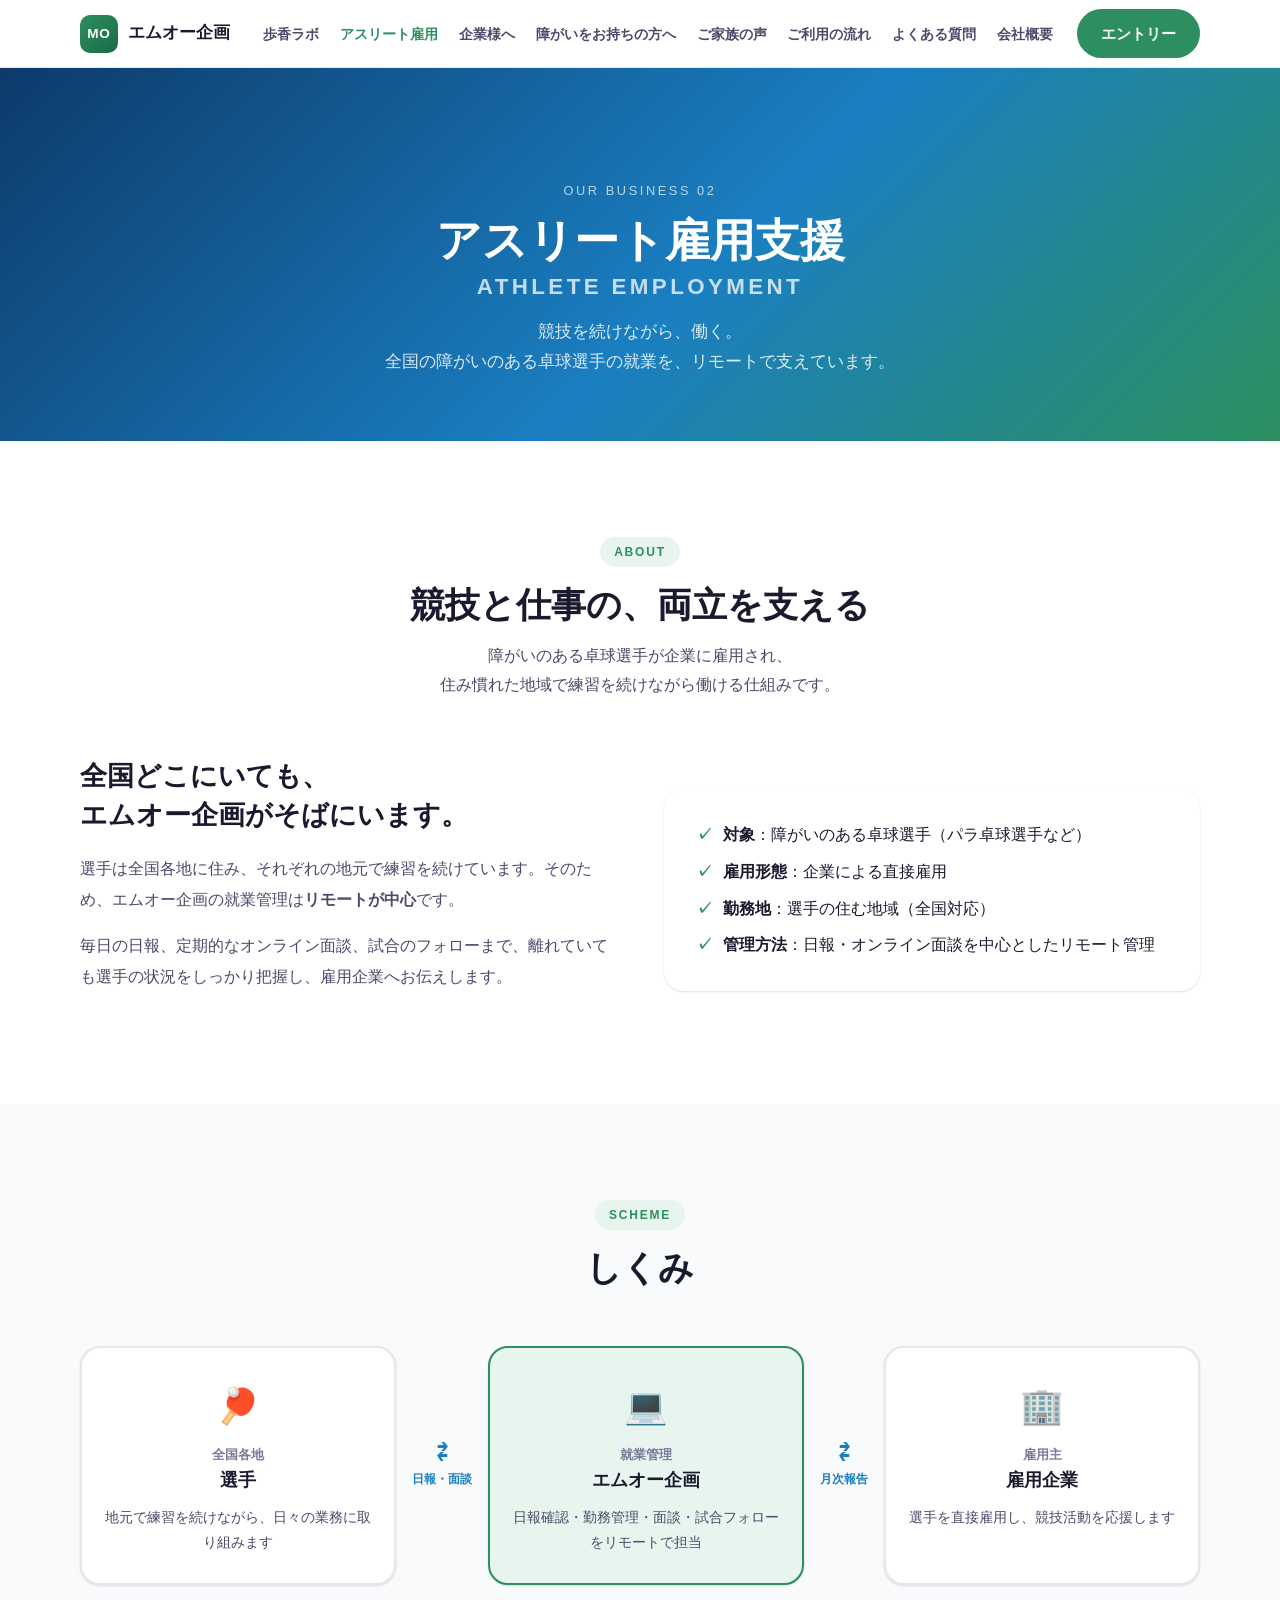
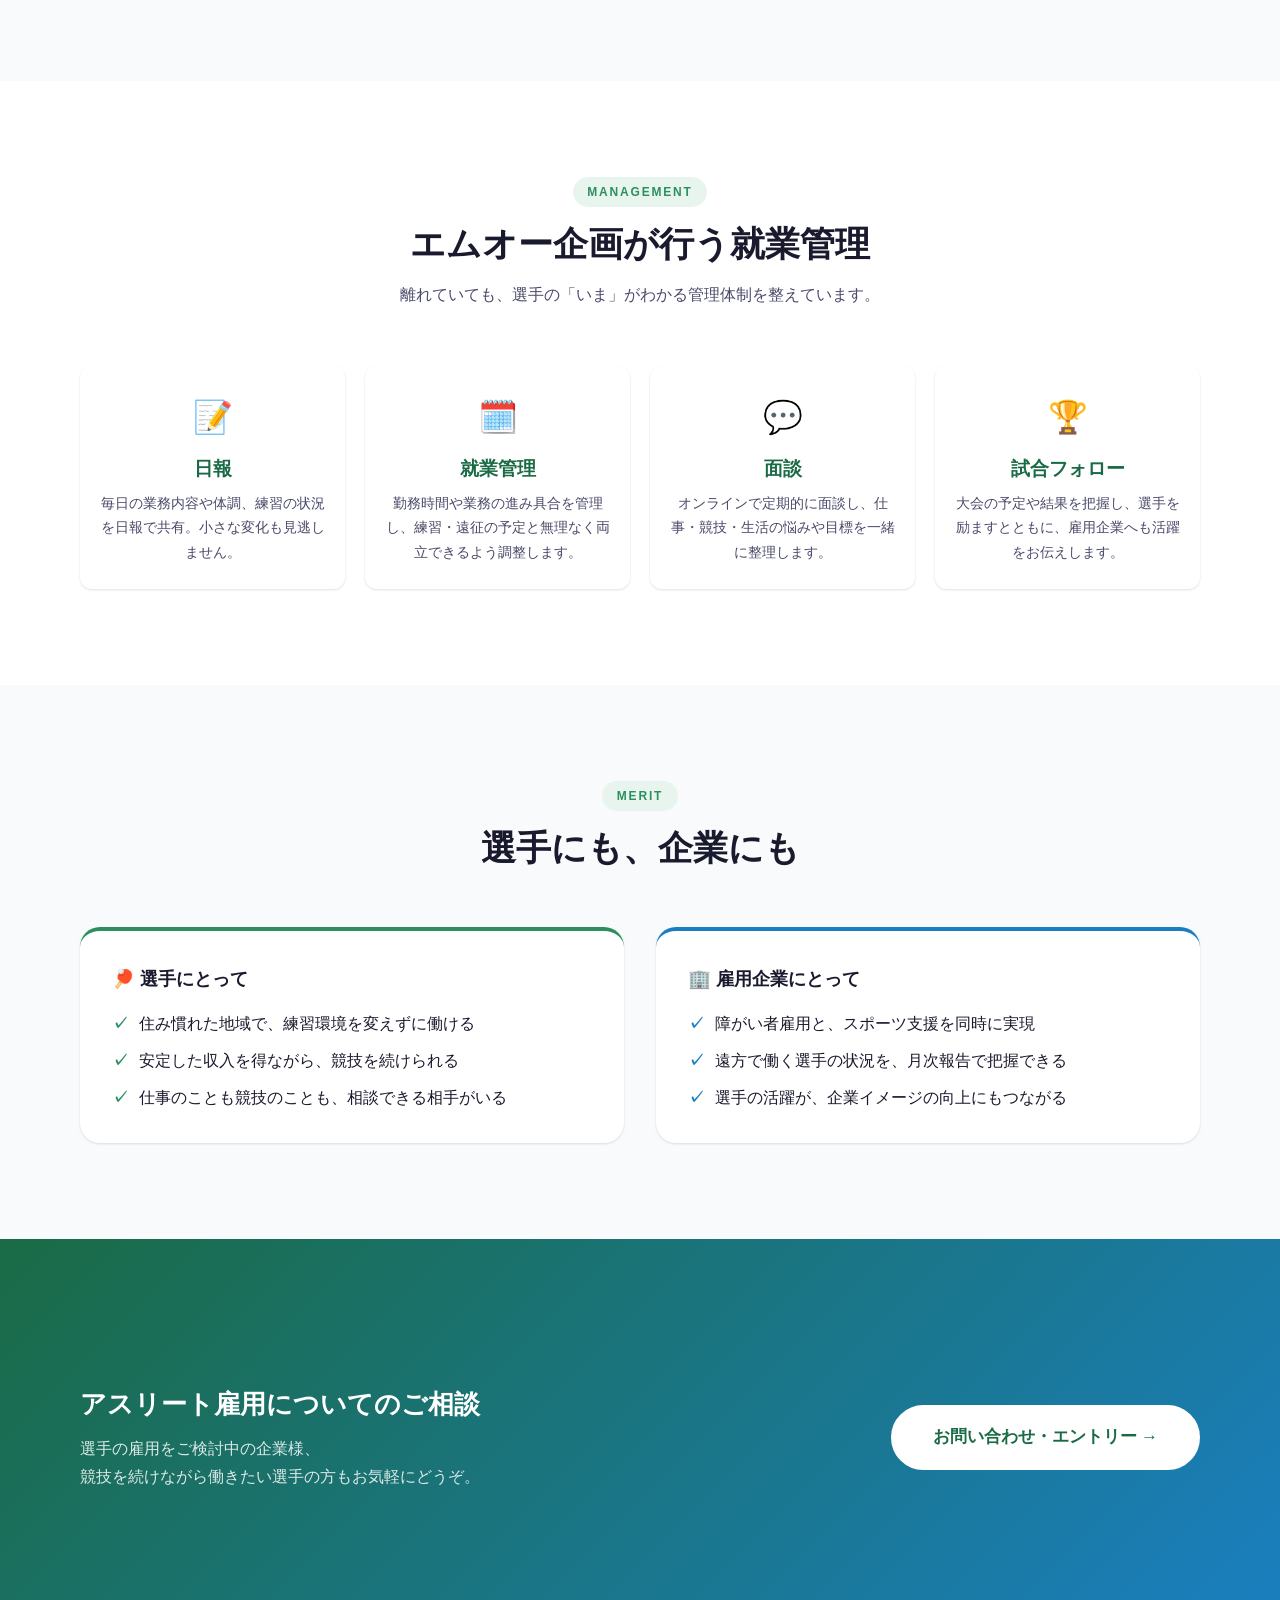
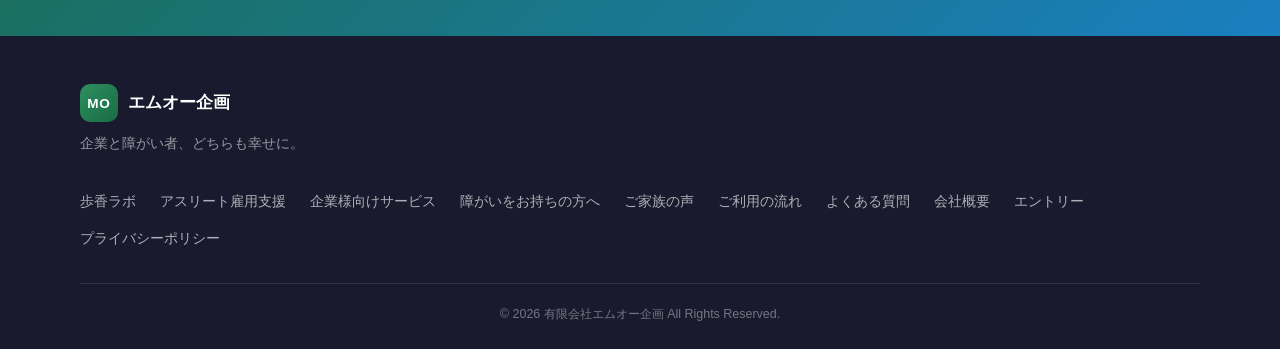
==== athlete.html @ d64682af "Restructure site around the two businesses: Ayuka Lab and athlete employment - Add ayuka-lab.html (a" ====
<!DOCTYPE html>
<html lang="ja">
<head>
  <meta charset="UTF-8">
  <meta name="viewport" content="width=device-width, initial-scale=1.0">
  <meta name="description" content="有限会社エムオー企画のアスリート雇用支援。全国各地で練習を続ける障がいのある卓球選手の就業を、日報・面談・試合フォローなどのリモート管理で支えています。">
  <title>アスリート雇用支援（卓球） | 有限会社エムオー企画</title>
  <link rel="stylesheet" href="css/style.css">
</head>
<body>

  <header class="header" id="header">
    <div class="header__inner container">
      <a href="index.html" class="header__logo">
        <span class="header__logo-mark">MO</span>
        <span class="header__logo-text">エムオー企画</span>
      </a>
      <nav class="header__nav" id="headerNav">
        <ul class="header__nav-list">
          <li class="header__nav-item--sp"><a href="index.html" class="header__nav-link">トップ</a></li>
          <li><a href="ayuka-lab.html" class="header__nav-link">歩香ラボ</a></li>
          <li><a href="athlete.html" class="header__nav-link is-current">アスリート雇用</a></li>
          <li><a href="service-company.html" class="header__nav-link">企業様へ</a></li>
          <li><a href="service-worker.html" class="header__nav-link">障がいをお持ちの方へ</a></li>
          <li><a href="voice.html" class="header__nav-link">ご家族の声</a></li>
          <li><a href="flow.html" class="header__nav-link">ご利用の流れ</a></li>
          <li><a href="faq.html" class="header__nav-link">よくある質問</a></li>
          <li><a href="company.html" class="header__nav-link">会社概要</a></li>
        </ul>
        <a href="entry.html" class="btn btn--primary header__cta">エントリー</a>
      </nav>
      <button class="header__hamburger" id="hamburger" aria-label="メニューを開く" aria-expanded="false">
        <span></span><span></span><span></span>
      </button>
    </div>
  </header>

  <!-- PAGE HERO -->
  <section class="page-hero page-hero--athlete">
    <div class="page-hero__inner container">
      <p class="page-hero__label">OUR BUSINESS 02</p>
      <h1 class="page-hero__title">アスリート雇用支援<span class="page-hero__sub-en">ATHLETE EMPLOYMENT</span></h1>
      <p class="page-hero__desc">競技を続けながら、働く。<br>全国の障がいのある卓球選手の就業を、リモートで支えています。</p>
    </div>
  </section>

  <!-- INTRO -->
  <section class="page-intro section">
    <div class="container">
      <div class="section-header fade-in">
        <p class="section-label">ABOUT</p>
        <h2 class="section-title">競技と仕事の、両立を支える</h2>
        <p class="section-desc">障がいのある卓球選手が企業に雇用され、<br>住み慣れた地域で練習を続けながら働ける仕組みです。</p>
      </div>
      <div class="split fade-in">
        <div>
          <h3 class="split__title">全国どこにいても、<br>エムオー企画がそばにいます。</h3>
          <p class="split__desc">選手は全国各地に住み、それぞれの地元で練習を続けています。そのため、エムオー企画の就業管理は<strong>リモートが中心</strong>です。</p>
          <p class="split__desc">毎日の日報、定期的なオンライン面談、試合のフォローまで、離れていても選手の状況をしっかり把握し、雇用企業へお伝えします。</p>
        </div>
        <ul class="check-list" style="background: var(--white); border-radius: var(--radius-lg); padding: 2rem; box-shadow: var(--shadow-sm);">
          <li><strong>対象</strong>：障がいのある卓球選手（パラ卓球選手など）</li>
          <li><strong>雇用形態</strong>：企業による直接雇用</li>
          <li><strong>勤務地</strong>：選手の住む地域（全国対応）</li>
          <li><strong>管理方法</strong>：日報・オンライン面談を中心としたリモート管理</li>
        </ul>
      </div>
    </div>
  </section>

  <!-- SCHEME -->
  <section class="section section--tint">
    <div class="container">
      <div class="section-header fade-in">
        <p class="section-label">SCHEME</p>
        <h2 class="section-title">しくみ</h2>
      </div>
      <div class="scheme fade-in">
        <div class="scheme__box">
          <div class="scheme__icon">🏓</div>
          <p class="scheme__role">全国各地</p>
          <p class="scheme__name">選手</p>
          <p class="scheme__desc">地元で練習を続けながら、日々の業務に取り組みます</p>
        </div>
        <div class="scheme__arrow"><span>⇄</span><span>日報・面談</span></div>
        <div class="scheme__box scheme__box--mo">
          <div class="scheme__icon">💻</div>
          <p class="scheme__role">就業管理</p>
          <p class="scheme__name">エムオー企画</p>
          <p class="scheme__desc">日報確認・勤務管理・面談・試合フォローをリモートで担当</p>
        </div>
        <div class="scheme__arrow"><span>⇄</span><span>月次報告</span></div>
        <div class="scheme__box">
          <div class="scheme__icon">🏢</div>
          <p class="scheme__role">雇用主</p>
          <p class="scheme__name">雇用企業</p>
          <p class="scheme__desc">選手を直接雇用し、競技活動を応援します</p>
        </div>
      </div>
    </div>
  </section>

  <!-- MANAGEMENT -->
  <section class="service section">
    <div class="container">
      <div class="section-header fade-in">
        <p class="section-label">MANAGEMENT</p>
        <h2 class="section-title">エムオー企画が行う就業管理</h2>
        <p class="section-desc">離れていても、選手の「いま」がわかる管理体制を整えています。</p>
      </div>
      <div class="feature__list fade-in">
        <div class="feature__item">
          <div class="feature__icon">📝</div>
          <h3 class="feature__title">日報</h3>
          <p class="feature__desc">毎日の業務内容や体調、練習の状況を日報で共有。小さな変化も見逃しません。</p>
        </div>
        <div class="feature__item">
          <div class="feature__icon">🗓️</div>
          <h3 class="feature__title">就業管理</h3>
          <p class="feature__desc">勤務時間や業務の進み具合を管理し、練習・遠征の予定と無理なく両立できるよう調整します。</p>
        </div>
        <div class="feature__item">
          <div class="feature__icon">💬</div>
          <h3 class="feature__title">面談</h3>
          <p class="feature__desc">オンラインで定期的に面談し、仕事・競技・生活の悩みや目標を一緒に整理します。</p>
        </div>
        <div class="feature__item">
          <div class="feature__icon">🏆</div>
          <h3 class="feature__title">試合フォロー</h3>
          <p class="feature__desc">大会の予定や結果を把握し、選手を励ますとともに、雇用企業へも活躍をお伝えします。</p>
        </div>
      </div>
    </div>
  </section>

  <!-- BENEFIT -->
  <section class="section section--tint">
    <div class="container">
      <div class="section-header fade-in">
        <p class="section-label">MERIT</p>
        <h2 class="section-title">選手にも、企業にも</h2>
      </div>
      <div class="benefit__cols fade-in">
        <div class="benefit__col">
          <h3 class="benefit__title">🏓 選手にとって</h3>
          <ul class="check-list">
            <li>住み慣れた地域で、練習環境を変えずに働ける</li>
            <li>安定した収入を得ながら、競技を続けられる</li>
            <li>仕事のことも競技のことも、相談できる相手がいる</li>
          </ul>
        </div>
        <div class="benefit__col benefit__col--company">
          <h3 class="benefit__title">🏢 雇用企業にとって</h3>
          <ul class="check-list">
            <li>障がい者雇用と、スポーツ支援を同時に実現</li>
            <li>遠方で働く選手の状況を、月次報告で把握できる</li>
            <li>選手の活躍が、企業イメージの向上にもつながる</li>
          </ul>
        </div>
      </div>
    </div>
  </section>

  <!-- CTA -->
  <section class="cta-banner section">
    <div class="container">
      <div class="cta-banner__inner fade-in">
        <div class="cta-banner__text">
          <h2 class="cta-banner__title">アスリート雇用についてのご相談</h2>
          <p class="cta-banner__desc">選手の雇用をご検討中の企業様、<br>競技を続けながら働きたい選手の方もお気軽にどうぞ。</p>
        </div>
        <div class="cta-banner__btns">
          <a href="entry.html" class="btn btn--white btn--lg">お問い合わせ・エントリー →</a>
        </div>
      </div>
    </div>
  </section>

  <footer class="footer">
    <div class="container">
      <div class="footer__inner">
        <div class="footer__brand">
          <a href="index.html" class="header__logo">
            <span class="header__logo-mark">MO</span>
            <span class="header__logo-text footer__logo-text">エムオー企画</span>
          </a>
          <p class="footer__tagline">企業と障がい者、どちらも幸せに。</p>
        </div>
        <nav class="footer__nav" aria-label="フッターナビゲーション">
          <ul class="footer__nav-list">
            <li><a href="ayuka-lab.html">歩香ラボ</a></li>
            <li><a href="athlete.html">アスリート雇用支援</a></li>
            <li><a href="service-company.html">企業様向けサービス</a></li>
            <li><a href="service-worker.html">障がいをお持ちの方へ</a></li>
            <li><a href="voice.html">ご家族の声</a></li>
            <li><a href="flow.html">ご利用の流れ</a></li>
            <li><a href="faq.html">よくある質問</a></li>
            <li><a href="company.html">会社概要</a></li>
            <li><a href="entry.html">エントリー</a></li>
            <li><a href="privacy.html">プライバシーポリシー</a></li>
          </ul>
        </nav>
      </div>
      <div class="footer__bottom">
        <p class="footer__copy">&copy; 2026 有限会社エムオー企画 All Rights Reserved.</p>
      </div>
    </div>
  </footer>

  <a href="#top" class="back-to-top" id="backToTop" aria-label="ページトップへ">↑</a>
  <script src="js/main.js"></script>
</body>
</html>
---- css/style.css ----
/* ==========================================================================
   CSS Custom Properties
   ========================================================================== */
:root {
  --primary: #2d8f5f;
  --primary-light: #4aab78;
  --primary-dark: #1a6b45;
  --accent: #1a7fc1;
  --accent-light: #3a9fd8;
  --warm-green: #e8f5ee;
  --warm-blue: #e8f0fb;
  --text: #1a1a2e;
  --text-mid: #4a4a6a;
  --text-light: #7a7a9a;
  --white: #ffffff;
  --bg: #f9fafb;
  --border: #e5e7eb;
  --shadow-sm: 0 1px 3px rgba(0,0,0,.08), 0 1px 2px rgba(0,0,0,.05);
  --shadow-md: 0 4px 16px rgba(0,0,0,.10);
  --shadow-lg: 0 12px 40px rgba(0,0,0,.13);
  --radius: 12px;
  --radius-lg: 20px;
  --transition: .3s cubic-bezier(.4,0,.2,1);
  --header-h: 68px;
}

/* ==========================================================================
   Reset & Base
   ========================================================================== */
*, *::before, *::after { box-sizing: border-box; margin: 0; padding: 0; }

html {
  scroll-behavior: smooth;
  font-size: 16px;
}

body {
  font-family: 'Hiragino Kaku Gothic ProN', 'Hiragino Sans', 'Noto Sans JP', Meiryo, sans-serif;
  color: var(--text);
  background: var(--white);
  line-height: 1.7;
  -webkit-font-smoothing: antialiased;
}

img { max-width: 100%; height: auto; display: block; }
a { color: inherit; text-decoration: none; }
ul { list-style: none; }
button { cursor: pointer; font: inherit; border: none; background: none; }

/* ==========================================================================
   Layout Utilities
   ========================================================================== */
.container {
  width: min(1120px, 100% - 2rem);
  margin-inline: auto;
}

.section {
  padding: 96px 0;
}

/* ==========================================================================
   Animations
   ========================================================================== */
.fade-in {
  opacity: 0;
  transform: translateY(24px);
  transition: opacity .7s ease, transform .7s ease;
}
.fade-in.is-visible {
  opacity: 1;
  transform: translateY(0);
}
.fade-in--delay { transition-delay: .2s; }

/* ==========================================================================
   Buttons
   ========================================================================== */
.btn {
  display: inline-flex;
  align-items: center;
  gap: .4rem;
  padding: .7rem 1.5rem;
  border-radius: 50px;
  font-weight: 700;
  font-size: .95rem;
  transition: var(--transition);
  white-space: nowrap;
}
.btn--primary {
  background: var(--primary);
  color: var(--white);
}
.btn--primary:hover {
  background: var(--primary-dark);
  transform: translateY(-2px);
  box-shadow: 0 6px 20px rgba(45,143,95,.35);
}
.btn--accent {
  background: var(--accent);
  color: var(--white);
}
.btn--accent:hover {
  background: #1568a0;
  transform: translateY(-2px);
  box-shadow: 0 6px 20px rgba(26,127,193,.35);
}
.btn--lg {
  padding: 1rem 2.5rem;
  font-size: 1.05rem;
}

/* ==========================================================================
   Section Headers
   ========================================================================== */
.section-header {
  text-align: center;
  margin-bottom: 56px;
}
.section-label {
  display: inline-block;
  font-size: .75rem;
  font-weight: 700;
  letter-spacing: .15em;
  color: var(--primary);
  background: var(--warm-green);
  padding: .3rem .9rem;
  border-radius: 50px;
  margin-bottom: .9rem;
}
.section-title {
  font-size: clamp(1.6rem, 4vw, 2.2rem);
  font-weight: 800;
  line-height: 1.3;
  margin-bottom: .9rem;
}
.section-desc {
  color: var(--text-mid);
  font-size: 1rem;
  line-height: 1.8;
}

/* ==========================================================================
   Header
   ========================================================================== */
.header {
  position: fixed;
  top: 0;
  left: 0;
  right: 0;
  z-index: 100;
  height: var(--header-h);
  background: rgba(255,255,255,.92);
  backdrop-filter: blur(12px);
  -webkit-backdrop-filter: blur(12px);
  border-bottom: 1px solid var(--border);
  transition: box-shadow var(--transition);
}
.header.is-scrolled {
  box-shadow: var(--shadow-md);
}
.header__inner {
  height: 100%;
  display: flex;
  align-items: center;
  justify-content: space-between;
  gap: 1rem;
}
.header__logo {
  display: flex;
  align-items: center;
  gap: .6rem;
  flex-shrink: 0;
}
.header__logo-mark {
  display: flex;
  align-items: center;
  justify-content: center;
  width: 38px;
  height: 38px;
  background: linear-gradient(135deg, var(--primary), var(--primary-dark));
  color: var(--white);
  font-weight: 800;
  font-size: .85rem;
  letter-spacing: .05em;
  border-radius: 10px;
}
.header__logo-text {
  font-size: 1.05rem;
  font-weight: 700;
  color: var(--text);
}
.header__nav {
  display: flex;
  align-items: center;
  gap: 1.5rem;
}
.header__nav-list {
  display: flex;
  align-items: center;
  gap: 1.3rem;
}
.header__nav-item--sp { display: none; }
.header__nav-link {
  font-size: .88rem;
  white-space: nowrap;
  font-weight: 600;
  color: var(--text-mid);
  transition: color var(--transition);
  position: relative;
}
.header__nav-link::after {
  content: '';
  position: absolute;
  bottom: -3px;
  left: 0;
  width: 0;
  height: 2px;
  background: var(--primary);
  transition: width var(--transition);
}
.header__nav-link:hover { color: var(--primary); }
.header__nav-link:hover::after { width: 100%; }

/* Hamburger */
.header__hamburger {
  display: none;
  flex-direction: column;
  gap: 5px;
  padding: 6px;
  width: 40px;
}
.header__hamburger span {
  display: block;
  height: 2px;
  background: var(--text);
  border-radius: 2px;
  transition: var(--transition);
  transform-origin: center;
}
.header__hamburger.is-open span:nth-child(1) {
  transform: translateY(7px) rotate(45deg);
}
.header__hamburger.is-open span:nth-child(2) {
  opacity: 0;
  transform: scaleX(0);
}
.header__hamburger.is-open span:nth-child(3) {
  transform: translateY(-7px) rotate(-45deg);
}

/* ==========================================================================
   Hero
   ========================================================================== */
.hero {
  position: relative;
  min-height: 100vh;
  display: flex;
  align-items: center;
  overflow: hidden;
  padding-top: var(--header-h);
}
.hero__bg {
  position: absolute;
  inset: 0;
  background: linear-gradient(135deg, #0f4c2a 0%, #1a6b45 30%, #1a5a8a 70%, #0d3a6b 100%);
  z-index: 0;
}
.hero__bg::before {
  content: '';
  position: absolute;
  inset: 0;
  background:
    radial-gradient(ellipse at 20% 50%, rgba(74,171,120,.3) 0%, transparent 60%),
    radial-gradient(ellipse at 80% 30%, rgba(58,159,216,.25) 0%, transparent 55%);
}
.hero__bg::after {
  content: '';
  position: absolute;
  inset: 0;
  background-image:
    radial-gradient(circle, rgba(255,255,255,.06) 1px, transparent 1px);
  background-size: 40px 40px;
}
.hero__inner {
  position: relative;
  z-index: 1;
  padding: 80px 0;
  display: flex;
  flex-direction: column;
  align-items: center;
  gap: 56px;
  width: 100%;
}
.hero__text {
  text-align: center;
  color: var(--white);
  max-width: 760px;
}
.hero__label {
  display: inline-block;
  font-size: .8rem;
  font-weight: 700;
  letter-spacing: .15em;
  color: rgba(255,255,255,.8);
  background: rgba(255,255,255,.15);
  border: 1px solid rgba(255,255,255,.25);
  padding: .35rem 1rem;
  border-radius: 50px;
  margin-bottom: 1.2rem;
  backdrop-filter: blur(4px);
}
.hero__title {
  font-size: clamp(1.9rem, 5.5vw, 3.2rem);
  font-weight: 900;
  line-height: 1.25;
  margin-bottom: 1.2rem;
  text-shadow: 0 2px 12px rgba(0,0,0,.25);
}
.hero__sub {
  font-size: clamp(1rem, 2.5vw, 1.2rem);
  color: rgba(255,255,255,.85);
  line-height: 1.8;
}

/* CTA Cards */
.hero__cta-cards {
  display: grid;
  grid-template-columns: 1fr 1fr;
  gap: 20px;
  width: 100%;
  max-width: 820px;
}
.hero__cta-card {
  display: flex;
  align-items: center;
  gap: 1rem;
  padding: 1.6rem 1.8rem;
  border-radius: var(--radius-lg);
  text-decoration: none;
  transition: var(--transition);
  position: relative;
  overflow: hidden;
}
.hero__cta-card::before {
  content: '';
  position: absolute;
  inset: 0;
  opacity: 0;
  transition: opacity var(--transition);
}
.hero__cta-card:hover { transform: translateY(-4px); }
.hero__cta-card:hover::before { opacity: 1; }

.hero__cta-card--company {
  background: rgba(26,127,193,.9);
  backdrop-filter: blur(8px);
  border: 1px solid rgba(255,255,255,.25);
  color: var(--white);
}
.hero__cta-card--company::before {
  background: rgba(255,255,255,.08);
}
.hero__cta-card--company:hover {
  box-shadow: 0 16px 40px rgba(26,127,193,.5);
}
.hero__cta-card--worker {
  background: rgba(45,143,95,.9);
  backdrop-filter: blur(8px);
  border: 1px solid rgba(255,255,255,.25);
  color: var(--white);
}
.hero__cta-card--worker::before {
  background: rgba(255,255,255,.08);
}
.hero__cta-card--worker:hover {
  box-shadow: 0 16px 40px rgba(45,143,95,.5);
}
.hero__cta-card-icon {
  font-size: 2rem;
  flex-shrink: 0;
}
.hero__cta-card-content { flex: 1; }
.hero__cta-card-label {
  font-size: .78rem;
  opacity: .85;
  margin-bottom: .2rem;
}
.hero__cta-card-main {
  font-size: 1.25rem;
  font-weight: 800;
  margin-bottom: .3rem;
}
.hero__cta-card-desc {
  font-size: .82rem;
  opacity: .85;
  line-height: 1.5;
}
.hero__cta-card-arrow {
  font-size: 1.4rem;
  transition: transform var(--transition);
  flex-shrink: 0;
}
.hero__cta-card:hover .hero__cta-card-arrow {
  transform: translateX(4px);
}

/* Scroll hint */
.hero__scroll-hint {
  position: absolute;
  bottom: 32px;
  left: 50%;
  transform: translateX(-50%);
  display: flex;
  flex-direction: column;
  align-items: center;
  gap: 8px;
  color: rgba(255,255,255,.6);
  font-size: .7rem;
  letter-spacing: .15em;
  z-index: 1;
}
.hero__scroll-line {
  width: 1px;
  height: 40px;
  background: linear-gradient(to bottom, rgba(255,255,255,.6), transparent);
  animation: scrollLine 1.8s ease infinite;
}
@keyframes scrollLine {
  0%   { transform: scaleY(0); transform-origin: top; }
  50%  { transform: scaleY(1); transform-origin: top; }
  51%  { transform-origin: bottom; }
  100% { transform: scaleY(0); transform-origin: bottom; }
}

/* ==========================================================================
   Numbers
   ========================================================================== */
.numbers {
  background: var(--text);
  padding: 48px 0;
}
.numbers__list {
  display: grid;
  grid-template-columns: repeat(4, 1fr);
  gap: 2px;
}
.numbers__item {
  text-align: center;
  padding: 2rem 1rem;
  display: flex;
  flex-direction: column;
  gap: .5rem;
  border-right: 1px solid rgba(255,255,255,.1);
}
.numbers__item:last-child { border-right: none; }
.numbers__num {
  font-size: clamp(1.8rem, 4vw, 2.6rem);
  font-weight: 900;
  color: var(--white);
  line-height: 1;
}
.numbers__num small {
  font-size: .5em;
  font-weight: 700;
  color: var(--primary-light);
}
.numbers__label {
  font-size: .82rem;
  color: rgba(255,255,255,.6);
}

/* ==========================================================================
   About
   ========================================================================== */
.about {
  background: var(--bg);
}
.about__points {
  display: grid;
  grid-template-columns: repeat(3, 1fr);
  gap: 24px;
  margin-bottom: 64px;
}
.about__point {
  background: var(--white);
  border-radius: var(--radius);
  padding: 2rem;
  box-shadow: var(--shadow-sm);
  border: 1px solid var(--border);
  transition: var(--transition);
}
.about__point:hover {
  transform: translateY(-4px);
  box-shadow: var(--shadow-md);
}
.about__point-icon {
  font-size: 2.4rem;
  margin-bottom: 1rem;
}
.about__point-title {
  font-size: 1.1rem;
  font-weight: 800;
  margin-bottom: .7rem;
  color: var(--text);
}
.about__point-desc {
  font-size: .9rem;
  color: var(--text-mid);
  line-height: 1.75;
}
.about__philosophy {
  background: linear-gradient(135deg, var(--primary-dark), #1a5a8a);
  border-radius: var(--radius-lg);
  padding: 3rem;
  text-align: center;
  color: var(--white);
}
.about__philosophy-quote {
  font-size: clamp(1.3rem, 3vw, 1.9rem);
  font-weight: 900;
  margin-bottom: 1rem;
  position: relative;
}
.about__philosophy-text {
  font-size: .95rem;
  opacity: .88;
  line-height: 1.9;
  max-width: 680px;
  margin: 0 auto;
}

/* ==========================================================================
   Tabs (shared)
   ========================================================================== */
.tab-group {}
.tab-btns {
  display: flex;
  gap: 8px;
  margin-bottom: 32px;
  flex-wrap: wrap;
}
.tab-btn {
  padding: .75rem 2rem;
  border-radius: 50px;
  font-weight: 700;
  font-size: .95rem;
  background: var(--bg);
  color: var(--text-mid);
  border: 2px solid var(--border);
  transition: var(--transition);
}
.tab-btn--company.is-active {
  background: var(--accent);
  color: var(--white);
  border-color: var(--accent);
}
.tab-btn--worker.is-active {
  background: var(--primary);
  color: var(--white);
  border-color: var(--primary);
}
.tab-btn:hover:not(.is-active) {
  border-color: var(--text-mid);
  color: var(--text);
}
.tab-content {
  display: none;
}
.tab-content.is-active {
  display: block;
  animation: fadeTab .35s ease;
}
@keyframes fadeTab {
  from { opacity: 0; transform: translateY(8px); }
  to   { opacity: 1; transform: translateY(0); }
}

/* ==========================================================================
   Service
   ========================================================================== */
.service {
  background: var(--white);
}
.service__cards {
  display: grid;
  grid-template-columns: repeat(3, 1fr);
  gap: 24px;
}
.service__card {
  background: var(--bg);
  border-radius: var(--radius);
  padding: 2rem;
  border: 1px solid var(--border);
  position: relative;
  transition: var(--transition);
}
.service__card:hover {
  transform: translateY(-4px);
  box-shadow: var(--shadow-md);
  border-color: var(--primary-light);
}
.service__card-num {
  font-size: .7rem;
  font-weight: 800;
  letter-spacing: .15em;
  color: var(--primary);
  margin-bottom: .8rem;
}
.service__card-icon {
  font-size: 2rem;
  margin-bottom: .8rem;
}
.service__card-title {
  font-size: 1.05rem;
  font-weight: 800;
  margin-bottom: .7rem;
}
.service__card-desc {
  font-size: .88rem;
  color: var(--text-mid);
  line-height: 1.75;
  margin-bottom: 1rem;
}
.service__card-list {
  display: flex;
  flex-direction: column;
  gap: .35rem;
}
.service__card-list li {
  font-size: .83rem;
  color: var(--text-mid);
  padding-left: 1.2rem;
  position: relative;
}
.service__card-list li::before {
  content: '✓';
  position: absolute;
  left: 0;
  color: var(--primary);
  font-weight: 700;
}

/* ==========================================================================
   Flow
   ========================================================================== */
.flow {
  background: var(--bg);
}
.flow__steps {
  display: grid;
  grid-template-columns: 1fr auto 1fr auto 1fr auto 1fr auto 1fr;
  align-items: start;
  gap: 8px;
}
.flow__step {
  background: var(--white);
  border-radius: var(--radius);
  padding: 1.5rem 1rem;
  text-align: center;
  border: 1px solid var(--border);
  transition: var(--transition);
}
.flow__step:hover {
  box-shadow: var(--shadow-md);
  border-color: var(--primary-light);
}
.flow__step-num {
  font-size: .65rem;
  font-weight: 800;
  letter-spacing: .1em;
  color: var(--primary);
  margin-bottom: .6rem;
  background: var(--warm-green);
  display: inline-block;
  padding: .2rem .6rem;
  border-radius: 50px;
}
.flow__step-icon {
  font-size: 1.8rem;
  margin-bottom: .6rem;
}
.flow__step-title {
  font-size: .9rem;
  font-weight: 800;
  margin-bottom: .4rem;
}
.flow__step-desc {
  font-size: .78rem;
  color: var(--text-mid);
  line-height: 1.65;
}
.flow__step-arrow {
  font-size: 1.5rem;
  color: var(--primary-light);
  align-self: center;
  padding-top: 40px;
  flex-shrink: 0;
}

/* ==========================================================================
   FAQ
   ========================================================================== */
.faq {
  background: var(--white);
}
.faq__list {
  max-width: 780px;
  margin: 0 auto;
  display: flex;
  flex-direction: column;
  gap: 12px;
}
.faq__item {
  border: 1px solid var(--border);
  border-radius: var(--radius);
  overflow: hidden;
  background: var(--white);
}
.faq__question {
  width: 100%;
  display: flex;
  align-items: center;
  gap: .75rem;
  padding: 1.2rem 1.5rem;
  text-align: left;
  font-size: .95rem;
  font-weight: 600;
  color: var(--text);
  background: var(--white);
  transition: background var(--transition);
  cursor: pointer;
}
.faq__question:hover {
  background: var(--bg);
}
.faq__question[aria-expanded="true"] {
  background: var(--bg);
  border-bottom: 1px solid var(--border);
}
.faq__question-text {
  flex: 1;
}
.faq__tag {
  display: inline-block;
  font-size: .7rem;
  font-weight: 700;
  padding: .2rem .7rem;
  border-radius: 50px;
  flex-shrink: 0;
}
.faq__tag--company {
  background: var(--warm-blue);
  color: var(--accent);
}
.faq__tag--worker {
  background: var(--warm-green);
  color: var(--primary-dark);
}
.faq__icon {
  font-size: 1.2rem;
  font-weight: 300;
  color: var(--primary);
  flex-shrink: 0;
  transition: transform var(--transition);
  width: 24px;
  text-align: center;
}
.faq__question[aria-expanded="true"] .faq__icon {
  transform: rotate(45deg);
}
.faq__answer {
  display: grid;
  grid-template-rows: 0fr;
  transition: grid-template-rows .35s ease;
}
.faq__answer.is-open {
  grid-template-rows: 1fr;
}
.faq__answer-inner {
  overflow: hidden;
  padding: 0 1.5rem;
}
.faq__answer.is-open .faq__answer-inner {
  padding: 1.2rem 1.5rem;
}
.faq__answer p {
  font-size: .92rem;
  color: var(--text-mid);
  line-height: 1.8;
}

/* ==========================================================================
   Entry
   ========================================================================== */
.entry {
  background: var(--bg);
}

/* ==========================================================================
   Form (shared)
   ========================================================================== */
.form {
  display: flex;
  flex-direction: column;
  gap: 20px;
  padding: 2.5rem;
  background: var(--white);
  border-radius: var(--radius-lg);
  border: 1px solid var(--border);
  box-shadow: var(--shadow-sm);
}
.form__row--half {
  display: grid;
  grid-template-columns: 1fr 1fr;
  gap: 16px;
}
.form__group {
  display: flex;
  flex-direction: column;
  gap: 6px;
}
.form__label {
  font-size: .85rem;
  font-weight: 700;
  color: var(--text);
  display: flex;
  align-items: center;
  gap: .4rem;
}
.form__required {
  font-size: .7rem;
  background: #e74c3c;
  color: var(--white);
  padding: .1rem .45rem;
  border-radius: 4px;
  font-weight: 700;
}
.form__input,
.form__select,
.form__textarea {
  padding: .75rem 1rem;
  border: 1.5px solid var(--border);
  border-radius: 8px;
  font-size: .95rem;
  font-family: inherit;
  color: var(--text);
  background: var(--white);
  transition: border-color var(--transition), box-shadow var(--transition);
  width: 100%;
}
.form__input:focus,
.form__select:focus,
.form__textarea:focus {
  outline: none;
  border-color: var(--primary);
  box-shadow: 0 0 0 3px rgba(45,143,95,.12);
}
.form__input::placeholder,
.form__textarea::placeholder {
  color: #bbb;
}
.form__select {
  appearance: none;
  background-image: url("data:image/svg+xml,%3Csvg xmlns='http://www.w3.org/2000/svg' width='16' height='16' viewBox='0 0 24 24' fill='none' stroke='%237a7a9a' stroke-width='2'%3E%3Cpath d='M6 9l6 6 6-6'/%3E%3C/svg%3E");
  background-repeat: no-repeat;
  background-position: right .75rem center;
  padding-right: 2.5rem;
}
.form__textarea {
  resize: vertical;
  min-height: 120px;
}
.form__check {
  display: flex;
  align-items: center;
  gap: .6rem;
  cursor: pointer;
  font-size: .88rem;
  color: var(--text-mid);
}
.form__check input[type="checkbox"] {
  width: 18px;
  height: 18px;
  accent-color: var(--primary);
  flex-shrink: 0;
}
.form__link {
  color: var(--primary);
  text-decoration: underline;
}
.form__submit {
  display: flex;
  justify-content: center;
  padding-top: .5rem;
}

/* ==========================================================================
   Company
   ========================================================================== */
.company {
  background: var(--bg);
}
.company__table-wrap {
  max-width: 780px;
  margin: 0 auto;
  overflow-x: auto;
}
.company__table {
  width: 100%;
  border-collapse: collapse;
  background: var(--white);
  border-radius: var(--radius);
  overflow: hidden;
  box-shadow: var(--shadow-sm);
  border: 1px solid var(--border);
}
.company__table th,
.company__table td {
  padding: 1.1rem 1.5rem;
  text-align: left;
  border-bottom: 1px solid var(--border);
  font-size: .93rem;
}
.company__table tr:last-child th,
.company__table tr:last-child td {
  border-bottom: none;
}
.company__table th {
  width: 30%;
  background: var(--bg);
  font-weight: 700;
  color: var(--text);
  white-space: nowrap;
}
.company__table td {
  color: var(--text-mid);
}

/* ==========================================================================
   Contact
   ========================================================================== */
.contact {
  background: var(--white);
}
.contact__inner {
  display: grid;
  grid-template-columns: 1fr 1.4fr;
  gap: 56px;
  align-items: start;
}
.contact__title {
  font-size: clamp(1.5rem, 3.5vw, 2rem);
  font-weight: 800;
  margin: .5rem 0 1rem;
}
.contact__desc {
  color: var(--text-mid);
  line-height: 1.8;
  margin-bottom: 2rem;
}
.contact__info {
  display: flex;
  flex-direction: column;
  gap: 1.2rem;
}
.contact__info-item {
  display: flex;
  align-items: flex-start;
  gap: 1rem;
  padding: 1.2rem;
  background: var(--bg);
  border-radius: var(--radius);
  border: 1px solid var(--border);
}
.contact__info-icon {
  font-size: 1.5rem;
  flex-shrink: 0;
}
.contact__info-label {
  font-size: .78rem;
  color: var(--text-light);
  margin-bottom: .15rem;
}
.contact__info-value {
  font-size: 1.05rem;
  font-weight: 800;
  color: var(--text);
}
.contact__info-note {
  font-size: .78rem;
  color: var(--text-light);
  margin-top: .1rem;
}

/* ==========================================================================
   Footer
   ========================================================================== */
.footer {
  background: var(--text);
  color: rgba(255,255,255,.75);
  padding: 48px 0 24px;
}
.footer__inner {
  display: flex;
  justify-content: space-between;
  align-items: flex-start;
  gap: 2rem;
  margin-bottom: 32px;
  flex-wrap: wrap;
}
.footer__logo-text {
  color: var(--white);
}
.footer__tagline {
  font-size: .85rem;
  color: rgba(255,255,255,.55);
  margin-top: .6rem;
}
.footer__nav-list {
  display: flex;
  flex-wrap: wrap;
  gap: .6rem 1.5rem;
}
.footer__nav-list a {
  font-size: .88rem;
  color: rgba(255,255,255,.65);
  transition: color var(--transition);
}
.footer__nav-list a:hover { color: var(--white); }
.footer__bottom {
  border-top: 1px solid rgba(255,255,255,.1);
  padding-top: 20px;
  text-align: center;
}
.footer__copy {
  font-size: .78rem;
  color: rgba(255,255,255,.4);
}

/* ==========================================================================
   Back to Top
   ========================================================================== */
.back-to-top {
  position: fixed;
  bottom: 32px;
  right: 32px;
  z-index: 90;
  width: 48px;
  height: 48px;
  background: var(--primary);
  color: var(--white);
  border-radius: 50%;
  display: flex;
  align-items: center;
  justify-content: center;
  font-size: 1.2rem;
  font-weight: 700;
  box-shadow: var(--shadow-md);
  opacity: 0;
  transform: translateY(16px);
  pointer-events: none;
  transition: var(--transition);
}
.back-to-top.is-visible {
  opacity: 1;
  transform: translateY(0);
  pointer-events: auto;
}
.back-to-top:hover {
  background: var(--primary-dark);
  transform: translateY(-3px);
}

/* ==========================================================================
   Nav: current page highlight
   ========================================================================== */
.header__nav-link.is-current {
  color: var(--primary);
  font-weight: 700;
}

/* ==========================================================================
   Page Hero (inner pages)
   ========================================================================== */
.page-hero {
  padding: 7rem 0 4rem;
  background: linear-gradient(135deg, #0f4c2a 0%, #1a6b45 50%, #0d3a6b 100%);
  color: var(--white);
  text-align: center;
  margin-top: var(--header-h);
}
.page-hero--worker {
  background: linear-gradient(135deg, #1a4a8a 0%, #2d8f5f 100%);
}
.page-hero--flow {
  background: linear-gradient(135deg, #0d3a6b 0%, #1a6b45 100%);
}
.page-hero--faq {
  background: linear-gradient(135deg, #2d3a6b 0%, #1a6b45 100%);
}
.page-hero--entry {
  background: linear-gradient(135deg, #1a6b45 0%, #0d3a6b 100%);
}
.page-hero--company-info {
  background: linear-gradient(135deg, #1a3a5a 0%, #2d8f5f 100%);
}
.page-hero__inner { max-width: 720px; margin: 0 auto; padding: 0 1.5rem; }
.page-hero__label {
  font-size: .8rem;
  letter-spacing: .2em;
  text-transform: uppercase;
  color: rgba(255,255,255,.7);
  margin-bottom: .75rem;
}
.page-hero__title {
  font-size: clamp(1.8rem, 4vw, 2.8rem);
  font-weight: 900;
  line-height: 1.2;
  margin-bottom: 1rem;
}
.page-hero__desc {
  font-size: 1.05rem;
  color: rgba(255,255,255,.85);
  line-height: 1.8;
}

/* ==========================================================================
   Page Intro
   ========================================================================== */
.page-intro__inner {
  display: grid;
  grid-template-columns: 1fr 1fr;
  gap: 3rem;
  align-items: center;
}
.page-intro__title {
  font-size: clamp(1.4rem, 3vw, 1.9rem);
  font-weight: 800;
  line-height: 1.4;
  margin-bottom: 1.25rem;
  color: var(--text);
}
.page-intro__desc {
  color: var(--text-mid);
  line-height: 1.9;
  margin-bottom: 1rem;
}
.page-intro__img-placeholder {
  aspect-ratio: 4/3;
  background: var(--warm-green);
  border-radius: var(--radius-lg);
  display: flex;
  flex-direction: column;
  align-items: center;
  justify-content: center;
  gap: .75rem;
  font-size: 4rem;
  color: var(--text-light);
}
.page-intro__img-placeholder p { font-size: .9rem; }
.page-intro__img-placeholder--worker { background: var(--warm-blue); }
.page-intro__photo {
  width: 100%;
  aspect-ratio: 4/3;
  object-fit: cover;
  border-radius: var(--radius-lg);
  box-shadow: var(--shadow-md);
}

/* ==========================================================================
   Service Menu Cards (index.html)
   ========================================================================== */
.service-menu__cards {
  display: grid;
  grid-template-columns: 1fr 1fr;
  gap: 2rem;
  margin-top: 2.5rem;
}
.service-menu__card {
  display: block;
  background: var(--white);
  border-radius: var(--radius-lg);
  padding: 2.5rem 2rem;
  box-shadow: var(--shadow-md);
  border: 2px solid transparent;
  transition: var(--transition);
  text-decoration: none;
  color: var(--text);
}
.service-menu__card--company { border-color: var(--accent-light); }
.service-menu__card--worker  { border-color: var(--primary-light); }
.service-menu__card:hover {
  transform: translateY(-6px);
  box-shadow: var(--shadow-lg);
}
.service-menu__card-icon { font-size: 2.5rem; margin-bottom: 1rem; }
.service-menu__card-title {
  font-size: 1.3rem;
  font-weight: 800;
  margin-bottom: .75rem;
}
.service-menu__card--company .service-menu__card-title { color: var(--accent); }
.service-menu__card--worker  .service-menu__card-title { color: var(--primary); }
.service-menu__card-desc {
  color: var(--text-mid);
  font-size: .95rem;
  line-height: 1.8;
  margin-bottom: 1.25rem;
}
.service-menu__card-list {
  list-style: none;
  padding: 0;
  margin-bottom: 1.5rem;
  display: flex;
  flex-direction: column;
  gap: .4rem;
}
.service-menu__card-list li {
  font-size: .9rem;
  color: var(--text-mid);
  padding-left: 1.25rem;
  position: relative;
}
.service-menu__card-list li::before {
  content: '✓';
  position: absolute;
  left: 0;
  color: var(--primary);
  font-weight: 700;
}
.service-menu__card--company .service-menu__card-list li::before { color: var(--accent); }
.service-menu__card-btn {
  display: inline-block;
  font-size: .9rem;
  font-weight: 700;
  padding: .5rem 1.25rem;
  border-radius: 999px;
  background: var(--warm-green);
  color: var(--primary-dark);
}
.service-menu__card--company .service-menu__card-btn {
  background: var(--warm-blue);
  color: var(--accent);
}

/* ==========================================================================
   CTA Banner
   ========================================================================== */
.cta-banner { background: linear-gradient(135deg, var(--primary-dark), var(--accent)); }
.cta-banner--worker { background: linear-gradient(135deg, var(--accent), var(--primary-dark)); }
.cta-banner__inner {
  display: flex;
  align-items: center;
  justify-content: space-between;
  gap: 2rem;
  padding: 3rem 0;
}
.cta-banner__title {
  font-size: clamp(1.2rem, 2.5vw, 1.6rem);
  font-weight: 800;
  color: var(--white);
  margin-bottom: .5rem;
}
.cta-banner__desc {
  color: rgba(255,255,255,.85);
  line-height: 1.8;
}
.btn--white {
  background: var(--white);
  color: var(--primary-dark);
  border: 2px solid var(--white);
  white-space: nowrap;
}
.btn--white:hover {
  background: transparent;
  color: var(--white);
}

/* ==========================================================================
   Merit (service-company page)
   ========================================================================== */
.merit__list {
  display: flex;
  flex-direction: column;
  gap: 1.5rem;
  margin-top: 2rem;
}
.merit__item {
  display: flex;
  align-items: flex-start;
  gap: 1.5rem;
  background: var(--white);
  border-radius: var(--radius);
  padding: 1.75rem 2rem;
  box-shadow: var(--shadow-sm);
  border-left: 4px solid var(--accent);
}
.merit__item-num {
  font-size: 1.8rem;
  font-weight: 900;
  color: var(--accent-light);
  min-width: 2.5rem;
  line-height: 1;
}
.merit__item-title {
  font-size: 1.1rem;
  font-weight: 700;
  margin-bottom: .5rem;
}
.merit__item-desc { color: var(--text-mid); font-size: .95rem; line-height: 1.8; }

/* ==========================================================================
   Voice / Support policy (service-worker page)
   ========================================================================== */
.voice__list {
  display: grid;
  grid-template-columns: repeat(2, 1fr);
  gap: 1.5rem;
  margin-top: 2rem;
}
.voice__item {
  background: var(--white);
  border-radius: var(--radius);
  padding: 2rem 1.5rem;
  box-shadow: var(--shadow-sm);
  border-top: 4px solid var(--primary-light);
  text-align: center;
}
.voice__item-icon { font-size: 2rem; margin-bottom: .75rem; }
.voice__item-title {
  font-size: 1rem;
  font-weight: 700;
  margin-bottom: .5rem;
  color: var(--primary-dark);
}
.voice__item-desc { font-size: .9rem; color: var(--text-mid); line-height: 1.8; }

/* ==========================================================================
   Flow — Vertical (flow.html)
   ========================================================================== */
.section-label--company { color: var(--accent); }
.section-label--worker  { color: var(--primary); }

.flow__steps--vertical {
  display: flex;
  flex-direction: column;
  gap: 0;
  margin-top: 2.5rem;
  position: relative;
}
.flow__steps--vertical::before {
  content: '';
  position: absolute;
  left: 2.25rem;
  top: 0;
  bottom: 0;
  width: 2px;
  background: var(--border);
}
.flow__step-v {
  display: flex;
  gap: 1.5rem;
  align-items: flex-start;
  padding-bottom: 2rem;
  position: relative;
}
.flow__step-v-num {
  min-width: 4.5rem;
  text-align: center;
  font-size: .75rem;
  font-weight: 800;
  letter-spacing: .06em;
  color: var(--accent);
  background: var(--warm-blue);
  border: 2px solid var(--accent-light);
  border-radius: 999px;
  padding: .4rem .6rem;
  line-height: 1.3;
  z-index: 1;
  position: relative;
}
.flow__step-v-num--worker {
  color: var(--primary);
  background: var(--warm-green);
  border-color: var(--primary-light);
}
.flow__step-v-body {
  display: flex;
  align-items: flex-start;
  gap: 1rem;
  background: var(--white);
  border-radius: var(--radius);
  padding: 1.5rem;
  box-shadow: var(--shadow-sm);
  flex: 1;
}
.flow__step-v-icon { font-size: 1.8rem; flex-shrink: 0; }
.flow__step-v-title {
  font-size: 1.05rem;
  font-weight: 700;
  margin-bottom: .4rem;
}
.flow__step-v-desc { color: var(--text-mid); font-size: .93rem; line-height: 1.8; }
.flow__cta { text-align: center; margin-top: 2rem; }
.flow__divider { padding: 2rem 0 0; }
.flow__hr { border: none; border-top: 2px dashed var(--border); }

/* ==========================================================================
   FAQ extras
   ========================================================================== */
.faq__section-label { margin-bottom: 1rem; }
.faq__more {
  text-align: center;
  margin-top: 3rem;
  padding: 2.5rem;
  background: var(--bg);
  border-radius: var(--radius-lg);
  display: flex;
  flex-direction: column;
  align-items: center;
  gap: 1rem;
}
.faq__more p { color: var(--text-mid); }

/* ==========================================================================
   Entry page extras
   ========================================================================== */
.entry__intro {
  background: var(--bg);
  border-radius: var(--radius);
  padding: 2rem;
  margin-bottom: 1.5rem;
}
.entry__intro-title { font-size: 1.2rem; font-weight: 700; margin-bottom: .5rem; }
.entry__intro-desc { color: var(--text-mid); font-size: .95rem; }
.entry__contact {
  text-align: center;
  margin-top: 3rem;
  padding: 2rem;
  background: var(--bg);
  border-radius: var(--radius-lg);
}
.entry__contact-title { font-size: 1.1rem; font-weight: 700; margin-bottom: 1rem; }
.entry__contact-info {
  display: flex;
  align-items: center;
  justify-content: center;
  gap: 1rem;
}
.entry__contact-icon { font-size: 2rem; }
.entry__contact-tel { font-size: 1.6rem; font-weight: 800; color: var(--primary); }
.entry__contact-note { font-size: .85rem; color: var(--text-light); }

/* Service card worker variant */
.service__card--worker { border-top-color: var(--primary-light); }
.service__card-num--worker { background: var(--primary-dark); }

/* ==========================================================================
   Family voice (testimonial)
   ========================================================================== */
.family-voice { background: var(--warm-green); }
.family-voice__card {
  position: relative;
  max-width: 820px;
  margin: 2.5rem auto 0;
  background: var(--white);
  border-radius: var(--radius-lg);
  padding: 3.25rem 2.75rem 2.25rem;
  box-shadow: var(--shadow-md);
}
.family-voice__card::before {
  content: '“';
  position: absolute;
  top: .5rem;
  left: 1.75rem;
  font-family: Georgia, 'Times New Roman', serif;
  font-size: 5rem;
  line-height: 1;
  color: var(--primary-light);
  opacity: .35;
}
.family-voice__quote { margin: 0; }
.family-voice__headline {
  font-size: clamp(1.05rem, 2.2vw, 1.3rem);
  font-weight: 800;
  line-height: 1.6;
  color: var(--primary-dark);
  margin-bottom: 1.5rem;
}
.family-voice__quote p {
  color: var(--text-mid);
  line-height: 2;
  margin-bottom: 1.25rem;
}
.family-voice__quote p:last-child { margin-bottom: 0; }
.family-voice__author {
  margin-top: 1.75rem;
  padding-top: 1.25rem;
  border-top: 1px solid var(--border);
  text-align: right;
  font-size: .9rem;
  font-weight: 700;
  color: var(--text-light);
}
.family-voice__card--excerpt .family-voice__author {
  margin-top: 1.5rem;
  padding-top: 1rem;
}
.family-voice__more {
  display: inline-block;
  margin-top: 1.25rem;
  font-size: .95rem;
  font-weight: 700;
  color: var(--primary-dark);
  text-decoration: none;
  border-bottom: 2px solid var(--primary-light);
  padding-bottom: .15rem;
  transition: var(--transition);
}
.family-voice__more:hover {
  color: var(--primary);
  border-bottom-color: var(--primary);
}
.family-voice__note {
  max-width: 820px;
  margin: 1.5rem auto 0;
  font-size: .82rem;
  line-height: 1.8;
  color: var(--text-light);
  text-align: center;
}

/* ==========================================================================
   Legal content (Privacy Policy, etc.)
   ========================================================================== */
.legal-content {
  max-width: 780px;
  margin: 0 auto;
  line-height: 1.9;
  color: var(--text-mid);
}
.legal-content__lead {
  margin-bottom: 2rem;
}
.legal-content__title {
  font-size: 1.15rem;
  font-weight: 700;
  color: var(--text);
  margin: 2.25rem 0 .75rem;
  padding-bottom: .5rem;
  border-bottom: 2px solid var(--border);
}
.legal-content__title:first-of-type { margin-top: 0; }
.legal-content__list {
  list-style: disc;
  padding-left: 1.5rem;
  margin: .5rem 0 1rem;
  display: flex;
  flex-direction: column;
  gap: .4rem;
}
.legal-content__box {
  background: var(--bg);
  border-radius: var(--radius);
  padding: 1.25rem 1.5rem;
  margin-top: 1rem;
}
.legal-content__box p { margin: 0; }
.legal-content__date {
  margin-top: 2.5rem;
  font-size: .85rem;
  color: var(--text-light);
  text-align: right;
}

/* ==========================================================================
   Business pages (ayuka-lab.html / athlete.html) & business cards (index)
   ========================================================================== */
.page-hero--lab {
  background: linear-gradient(135deg, #1a6b5a 0%, #2d8f7f 45%, #3a7fb0 100%);
}
.page-hero--athlete {
  background: linear-gradient(135deg, #0d3a6b 0%, #1a7fc1 55%, #2d8f5f 100%);
}
.page-hero__sub-en {
  display: block;
  font-size: .5em;
  font-weight: 600;
  letter-spacing: .15em;
  margin-top: .4rem;
  color: rgba(255,255,255,.75);
}
.section--tint { background: var(--bg); }

/* Business cards (index) */
.biz__cards {
  display: grid;
  grid-template-columns: repeat(2, 1fr);
  gap: 2rem;
}
.biz__card {
  display: flex;
  flex-direction: column;
  background: var(--white);
  border-radius: var(--radius-lg);
  overflow: hidden;
  box-shadow: var(--shadow-md);
  transition: var(--transition);
}
.biz__card:hover { transform: translateY(-4px); box-shadow: var(--shadow-lg); }
.biz__card-img {
  width: 100%;
  aspect-ratio: 16/9;
  object-fit: cover;
}
.biz__card-visual {
  aspect-ratio: 16/9;
  display: flex;
  flex-direction: column;
  align-items: center;
  justify-content: center;
  gap: .5rem;
  color: var(--white);
  background: linear-gradient(135deg, #0d3a6b 0%, #1a7fc1 60%, #2d8f5f 100%);
}
.biz__card-visual-icon { font-size: 3.5rem; line-height: 1; }
.biz__card-visual-text { font-size: .85rem; letter-spacing: .15em; opacity: .85; }
.biz__card-body { padding: 1.75rem 2rem 2rem; display: flex; flex-direction: column; flex: 1; }
.biz__card-tag {
  align-self: flex-start;
  font-size: .75rem;
  font-weight: 700;
  padding: .2rem .8rem;
  border-radius: 50px;
  margin-bottom: .75rem;
  background: var(--warm-green);
  color: var(--primary-dark);
}
.biz__card--athlete .biz__card-tag { background: var(--warm-blue); color: var(--accent); }
.biz__card-title { font-size: 1.35rem; font-weight: 800; margin-bottom: .75rem; line-height: 1.4; }
.biz__card-title small { display: block; font-size: .8rem; font-weight: 600; color: var(--text-light); letter-spacing: .1em; }
.biz__card-desc { color: var(--text-mid); font-size: .95rem; line-height: 1.85; margin-bottom: 1.25rem; }
.biz__card-btn { margin-top: auto; font-weight: 700; color: var(--primary); }
.biz__card--athlete .biz__card-btn { color: var(--accent); }

/* Name meaning (lab) */
.name-cards {
  display: grid;
  grid-template-columns: repeat(2, 1fr);
  gap: 1.5rem;
  max-width: 880px;
  margin: 0 auto;
}
.name-card {
  background: var(--white);
  border-radius: var(--radius-lg);
  padding: 2.25rem 2rem;
  text-align: center;
  box-shadow: var(--shadow-sm);
}
.name-card__kanji {
  font-size: 3.5rem;
  font-weight: 900;
  line-height: 1;
  color: var(--primary);
  margin-bottom: 1rem;
}
.name-card:nth-child(2) .name-card__kanji { color: #2d8f7f; }
.name-card__title { font-size: 1.1rem; font-weight: 700; margin-bottom: .5rem; }
.name-card__desc { color: var(--text-mid); font-size: .95rem; line-height: 1.85; }

/* Process steps (lab) */
.process__list {
  display: grid;
  grid-template-columns: repeat(5, 1fr);
  gap: 1rem;
  counter-reset: process;
  list-style: none;
  padding-top: 16px;
}
.process__item {
  position: relative;
  background: var(--white);
  border-radius: var(--radius);
  padding: 1.75rem 1rem 1.5rem;
  text-align: center;
  box-shadow: var(--shadow-sm);
  border-top: 4px solid var(--primary-light);
}
.process__item::before {
  counter-increment: process;
  content: counter(process);
  position: absolute;
  top: -16px;
  left: 50%;
  transform: translateX(-50%);
  width: 32px;
  height: 32px;
  border-radius: 50%;
  background: var(--primary);
  color: var(--white);
  font-weight: 800;
  font-size: .9rem;
  display: flex;
  align-items: center;
  justify-content: center;
}
.process__icon { font-size: 2rem; margin-bottom: .5rem; }
.process__title { font-weight: 700; margin-bottom: .4rem; }
.process__desc { font-size: .85rem; color: var(--text-mid); line-height: 1.7; }

/* Photo + text split */
.split {
  display: grid;
  grid-template-columns: 1fr 1fr;
  gap: 3rem;
  align-items: center;
}
.split__photos {
  display: grid;
  grid-template-columns: 1fr 1fr;
  gap: 1rem;
}
.split__photo {
  width: 100%;
  border-radius: var(--radius-lg);
  box-shadow: var(--shadow-md);
  object-fit: cover;
}
.split__photo--portrait { aspect-ratio: 3/4; }
.split__photo--wide { aspect-ratio: 4/3; }
.split__title { font-size: clamp(1.3rem, 2.6vw, 1.7rem); font-weight: 800; line-height: 1.45; margin-bottom: 1.25rem; }
.split__desc { color: var(--text-mid); line-height: 1.9; margin-bottom: 1rem; }
.check-list { margin-top: 1rem; display: grid; gap: .6rem; }
.check-list li { position: relative; padding-left: 1.7rem; color: var(--text); line-height: 1.7; }
.check-list li::before {
  content: '✓';
  position: absolute;
  left: 0;
  top: 0;
  color: var(--primary);
  font-weight: 800;
}

/* Day timeline (lab) */
.day__list {
  max-width: 720px;
  margin: 0 auto;
  position: relative;
  display: grid;
  gap: 1rem;
}
.day__list::before {
  content: '';
  position: absolute;
  left: 1.6rem;
  top: 1rem;
  bottom: 1rem;
  width: 2px;
  background: linear-gradient(var(--primary-light), var(--accent-light));
}
.day__item {
  position: relative;
  display: flex;
  align-items: center;
  gap: 1.25rem;
  background: var(--white);
  border-radius: var(--radius);
  padding: 1rem 1.5rem 1rem 1rem;
  box-shadow: var(--shadow-sm);
}
.day__icon {
  flex-shrink: 0;
  width: 2.6rem;
  height: 2.6rem;
  border-radius: 50%;
  background: var(--warm-green);
  display: flex;
  align-items: center;
  justify-content: center;
  font-size: 1.2rem;
  position: relative;
  z-index: 1;
}
.day__title { font-weight: 700; }
.day__desc { font-size: .9rem; color: var(--text-mid); }
.day__note { text-align: center; margin-top: 1.5rem; color: var(--text-light); font-size: .9rem; }

/* Scheme diagram (athlete) */
.scheme {
  display: grid;
  grid-template-columns: 1fr auto 1fr auto 1fr;
  align-items: stretch;
  gap: 1rem;
}
.scheme__box {
  background: var(--white);
  border-radius: var(--radius-lg);
  padding: 1.75rem 1.25rem;
  text-align: center;
  box-shadow: var(--shadow-sm);
  border: 2px solid var(--border);
}
.scheme__box--mo { border-color: var(--primary); background: var(--warm-green); }
.scheme__icon { font-size: 2.2rem; margin-bottom: .5rem; }
.scheme__role { font-size: .8rem; color: var(--text-light); font-weight: 600; }
.scheme__name { font-size: 1.1rem; font-weight: 800; margin-bottom: .6rem; }
.scheme__desc { font-size: .88rem; color: var(--text-mid); line-height: 1.75; }
.scheme__arrow {
  display: flex;
  flex-direction: column;
  align-items: center;
  justify-content: center;
  font-size: .78rem;
  color: var(--accent);
  font-weight: 700;
  gap: .25rem;
  white-space: nowrap;
}
.scheme__arrow span:first-child { font-size: 1.5rem; line-height: 1; }

/* Two-column benefits */
.benefit__cols {
  display: grid;
  grid-template-columns: repeat(2, 1fr);
  gap: 2rem;
}
.benefit__col {
  background: var(--white);
  border-radius: var(--radius-lg);
  padding: 2rem;
  box-shadow: var(--shadow-sm);
  border-top: 4px solid var(--primary);
}
.benefit__col--company { border-top-color: var(--accent); }
.benefit__title { font-size: 1.15rem; font-weight: 800; margin-bottom: 1rem; }
.benefit__col--company .check-list li::before { color: var(--accent); }

/* Info table (lab outline) */
.info-table {
  max-width: 760px;
  margin: 0 auto;
  width: 100%;
  border-collapse: collapse;
  background: var(--white);
  border-radius: var(--radius);
  overflow: hidden;
  box-shadow: var(--shadow-sm);
}
.info-table th, .info-table td { padding: 1.1rem 1.5rem; border-bottom: 1px solid var(--border); text-align: left; vertical-align: top; }
.info-table tr:last-child th, .info-table tr:last-child td { border-bottom: none; }
.info-table th { width: 30%; background: var(--warm-green); font-weight: 700; color: var(--primary-dark); white-space: nowrap; }
.info-table td { color: var(--text-mid); }

/* Feature chips (service-company) */
.feature__list {
  display: grid;
  grid-template-columns: repeat(4, 1fr);
  gap: 1.25rem;
}
.feature__item {
  background: var(--white);
  border-radius: var(--radius);
  padding: 1.5rem 1.25rem;
  text-align: center;
  box-shadow: var(--shadow-sm);
}
.feature__icon { font-size: 2rem; margin-bottom: .5rem; }
.feature__title { font-weight: 800; margin-bottom: .4rem; color: var(--primary-dark); }
.feature__desc { font-size: .88rem; color: var(--text-mid); line-height: 1.75; }
.note-text { text-align: center; color: var(--text-light); font-size: .85rem; margin-top: 1.5rem; }

@media (max-width: 960px) {
  .biz__cards, .split, .benefit__cols { grid-template-columns: 1fr; }
  .process__list { grid-template-columns: repeat(2, 1fr); row-gap: 2rem; }
  .scheme { grid-template-columns: 1fr; }
  .scheme__arrow { flex-direction: row; }
  .scheme__arrow span:first-child { transform: rotate(90deg); }
  .feature__list { grid-template-columns: repeat(2, 1fr); }
}
@media (max-width: 700px) {
  .name-cards { grid-template-columns: 1fr; }
  .process__list { grid-template-columns: 1fr; }
  .feature__list { grid-template-columns: 1fr; }
  .biz__card-body { padding: 1.5rem; }
  .info-table th, .info-table td { display: block; width: 100%; }
  .info-table th { border-bottom: none; padding-bottom: .4rem; }
  .info-table td { padding-top: .4rem; }
}

/* ==========================================================================
   Responsive — Header collapses to hamburger (≤ 1200px)
   ========================================================================== */
@media (max-width: 1200px) {
  /* Header */
  .header__hamburger { display: flex; }
  .header__nav {
    position: fixed;
    top: var(--header-h);
    left: 0;
    right: 0;
    background: var(--white);
    border-bottom: 1px solid var(--border);
    box-shadow: var(--shadow-md);
    flex-direction: column;
    align-items: stretch;
    gap: 0;
    padding: .5rem 0 1rem;
    display: none;
    max-height: calc(100vh - var(--header-h));
    overflow-y: auto;
  }
  .header__nav.is-open { display: flex; }
  .header__nav-item--sp { display: list-item; }
  .header__nav-list {
    flex-direction: column;
    align-items: stretch;
    gap: 0;
  }
  .header__nav-link {
    display: block;
    padding: .9rem 1.5rem;
    font-size: 1rem;
    border-bottom: 1px solid var(--border);
  }
  .header__nav-link::after { display: none; }
  .header__cta { margin: 1rem 1.5rem; display: block; text-align: center; }
}

/* ==========================================================================
   Responsive — Tablet (≤ 960px)
   ========================================================================== */
@media (max-width: 960px) {
  .about__points { grid-template-columns: 1fr; }
  .service__cards { grid-template-columns: 1fr; }
  .flow__steps {
    grid-template-columns: 1fr;
  }
  .flow__step-arrow {
    display: none;
  }
  .contact__inner { grid-template-columns: 1fr; }
  .numbers__list { grid-template-columns: repeat(2, 1fr); }
  .numbers__item { border-right: none; border-bottom: 1px solid rgba(255,255,255,.1); }
  .numbers__item:nth-child(even) { border-bottom: none; }
  .page-intro__inner { grid-template-columns: 1fr; }
  .service-menu__cards { grid-template-columns: 1fr; }
  .voice__list { grid-template-columns: 1fr; }
  .cta-banner__inner { flex-direction: column; gap: 1.5rem; text-align: center; }
  .flow__steps--vertical::before { left: 2rem; }
}

/* ==========================================================================
   Responsive — Mobile (≤ 700px)
   ========================================================================== */
@media (max-width: 700px) {
  .section { padding: 64px 0; }
  :root { --header-h: 60px; }


  /* Hero */
  .hero__cta-cards { grid-template-columns: 1fr; max-width: 440px; }
  .hero__cta-card { padding: 1.3rem; }
  .hero__title { font-size: 1.75rem; }
  .hero__scroll-hint { display: none; }

  /* Numbers */
  .numbers__list { grid-template-columns: 1fr 1fr; }

  /* Form */
  .form { padding: 1.5rem; }
  .form__row--half { grid-template-columns: 1fr; }

  /* FAQ */
  .faq__question { font-size: .88rem; }

  /* Footer */
  .footer__inner { flex-direction: column; gap: 1.5rem; }
  .footer__nav-list { flex-direction: column; gap: .6rem; }

  /* Back to top */
  .back-to-top { bottom: 20px; right: 20px; width: 42px; height: 42px; font-size: 1rem; }

  /* Page hero */
  .page-hero { padding: 5rem 0 3rem; }
  .page-hero__title { font-size: 1.8rem; }

  /* Service menu */
  .service-menu__cards { grid-template-columns: 1fr; }

  /* Merit */
  .merit__list { gap: 1rem; }

  /* Voice */
  .voice__list { grid-template-columns: 1fr 1fr; }

  /* Flow vertical */
  .flow__steps--vertical { gap: 0; }
  .flow__step-v-body { gap: 1rem; }

  /* CTA banner */
  .cta-banner__inner { flex-direction: column; gap: 1.5rem; text-align: center; }

  /* Entry intro */
  .entry__intro { padding: 1.5rem; }

  /* Entry contact */
  .entry__contact { margin-top: 2rem; padding: 1.5rem; }

  /* Family voice */
  .family-voice__card { padding: 2.75rem 1.5rem 1.75rem; }
  .family-voice__card::before { font-size: 3.5rem; left: 1rem; }
  .family-voice__quote p { line-height: 1.9; }
}
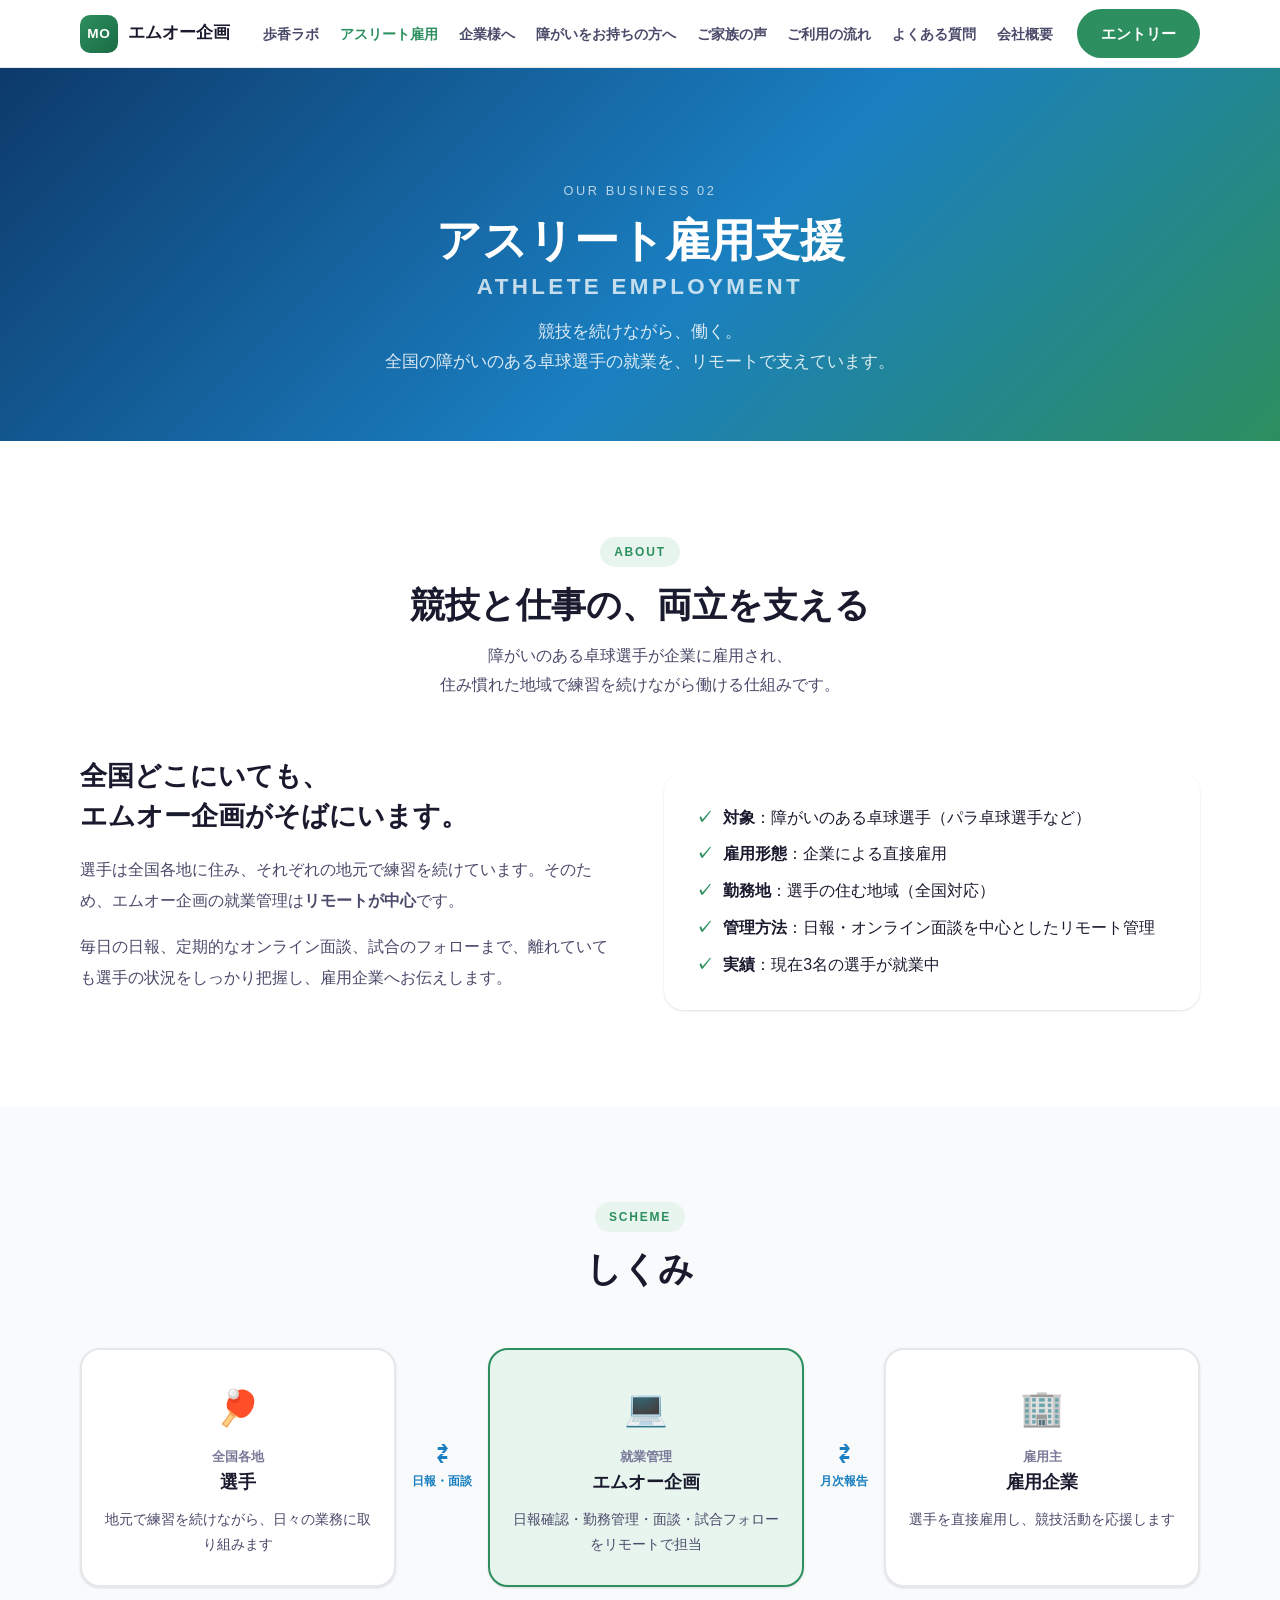
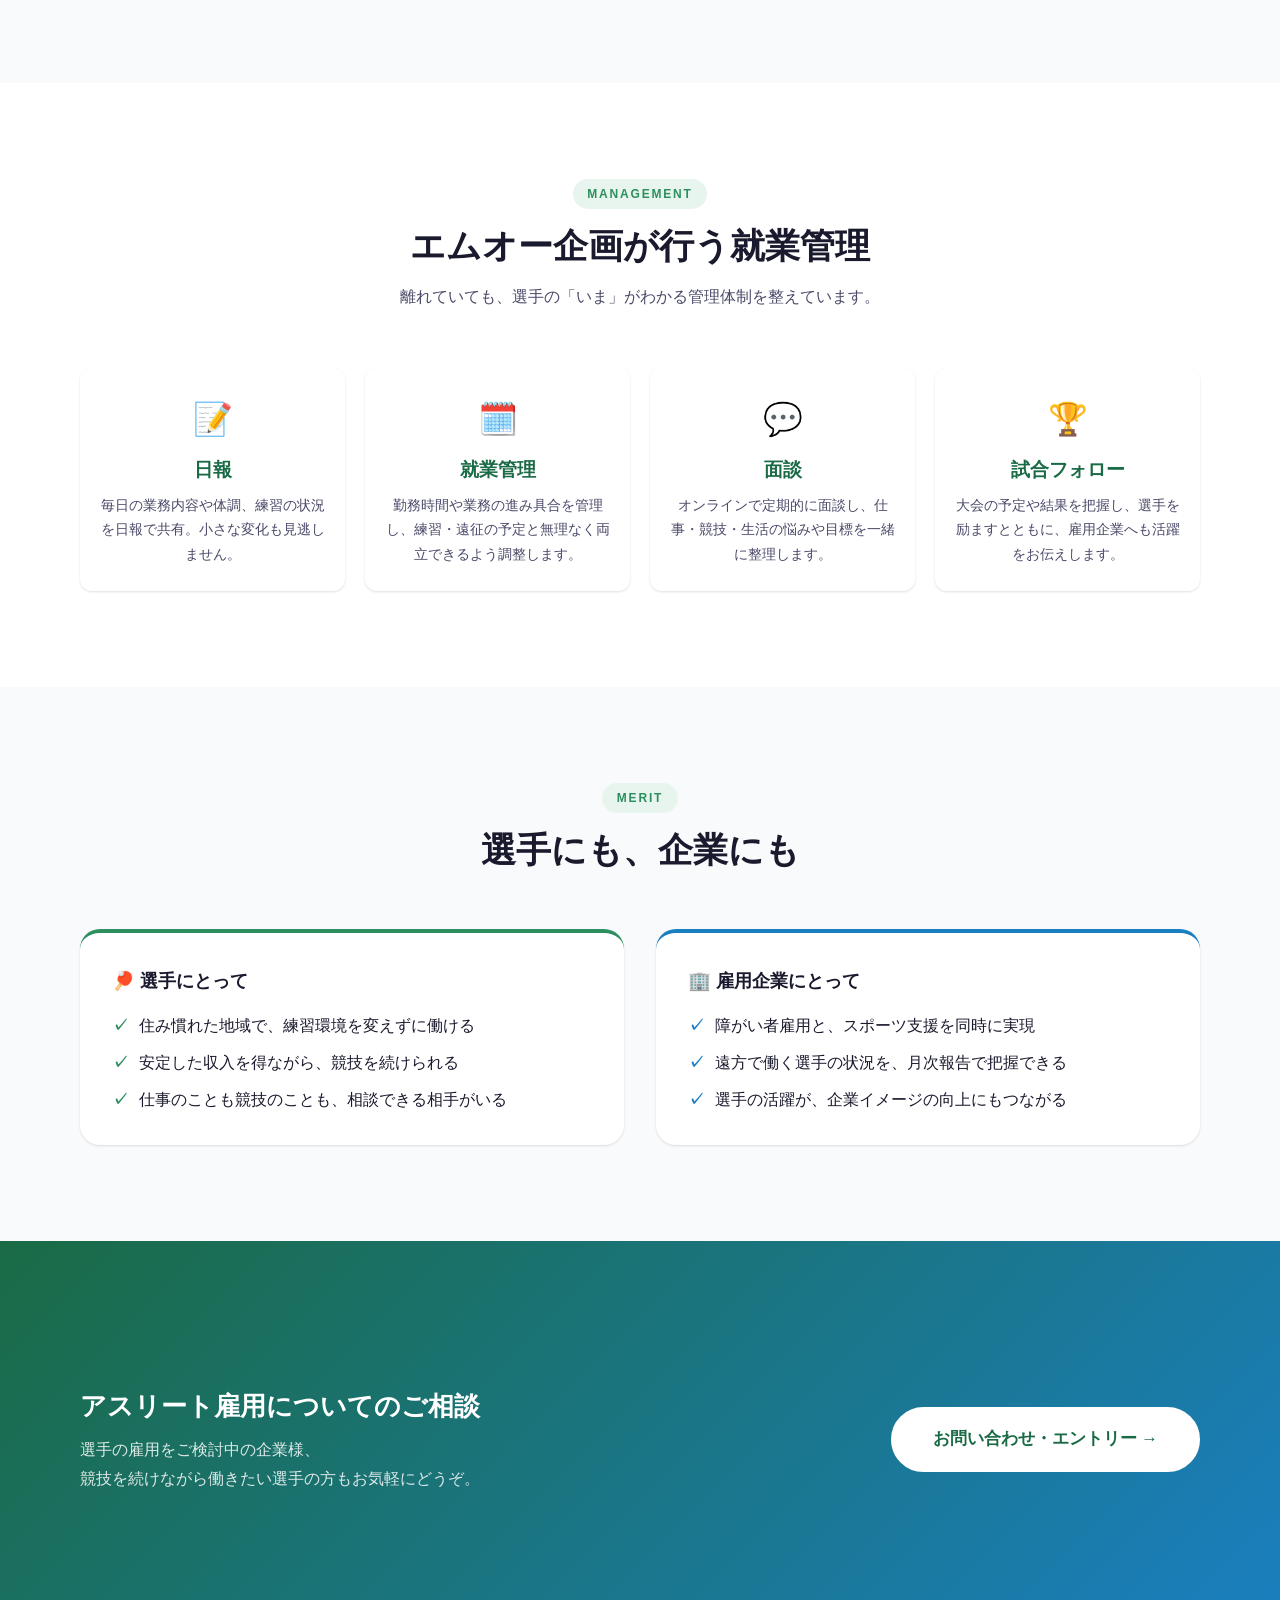
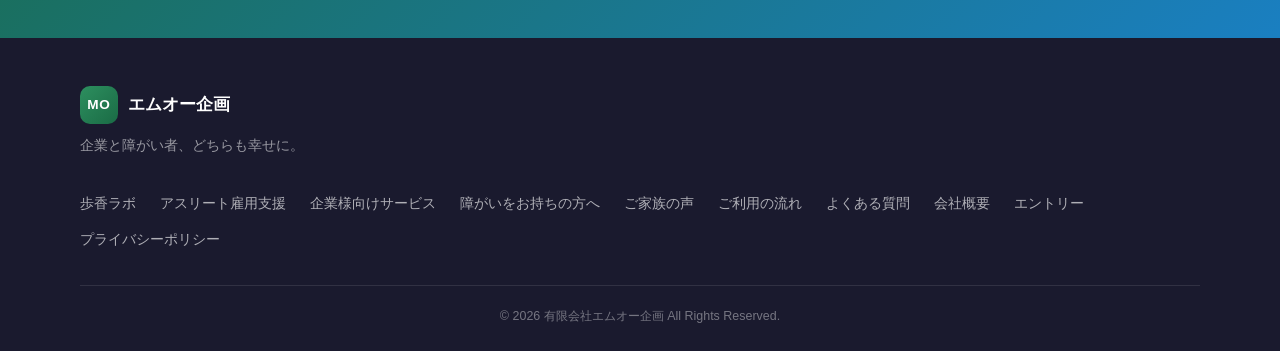
==== commit c7e54f1e: "Add Ayuka Lab outline with address and athlete track record - ayuka-lab.html: add outline table (sam" ====
--- a/athlete.html
+++ b/athlete.html
@@ -63,6 +63,7 @@
           <li><strong>雇用形態</strong>：企業による直接雇用</li>
           <li><strong>勤務地</strong>：選手の住む地域（全国対応）</li>
           <li><strong>管理方法</strong>：日報・オンライン面談を中心としたリモート管理</li>
+          <li><strong>実績</strong>：現在3名の選手が就業中</li>
         </ul>
       </div>
     </div>
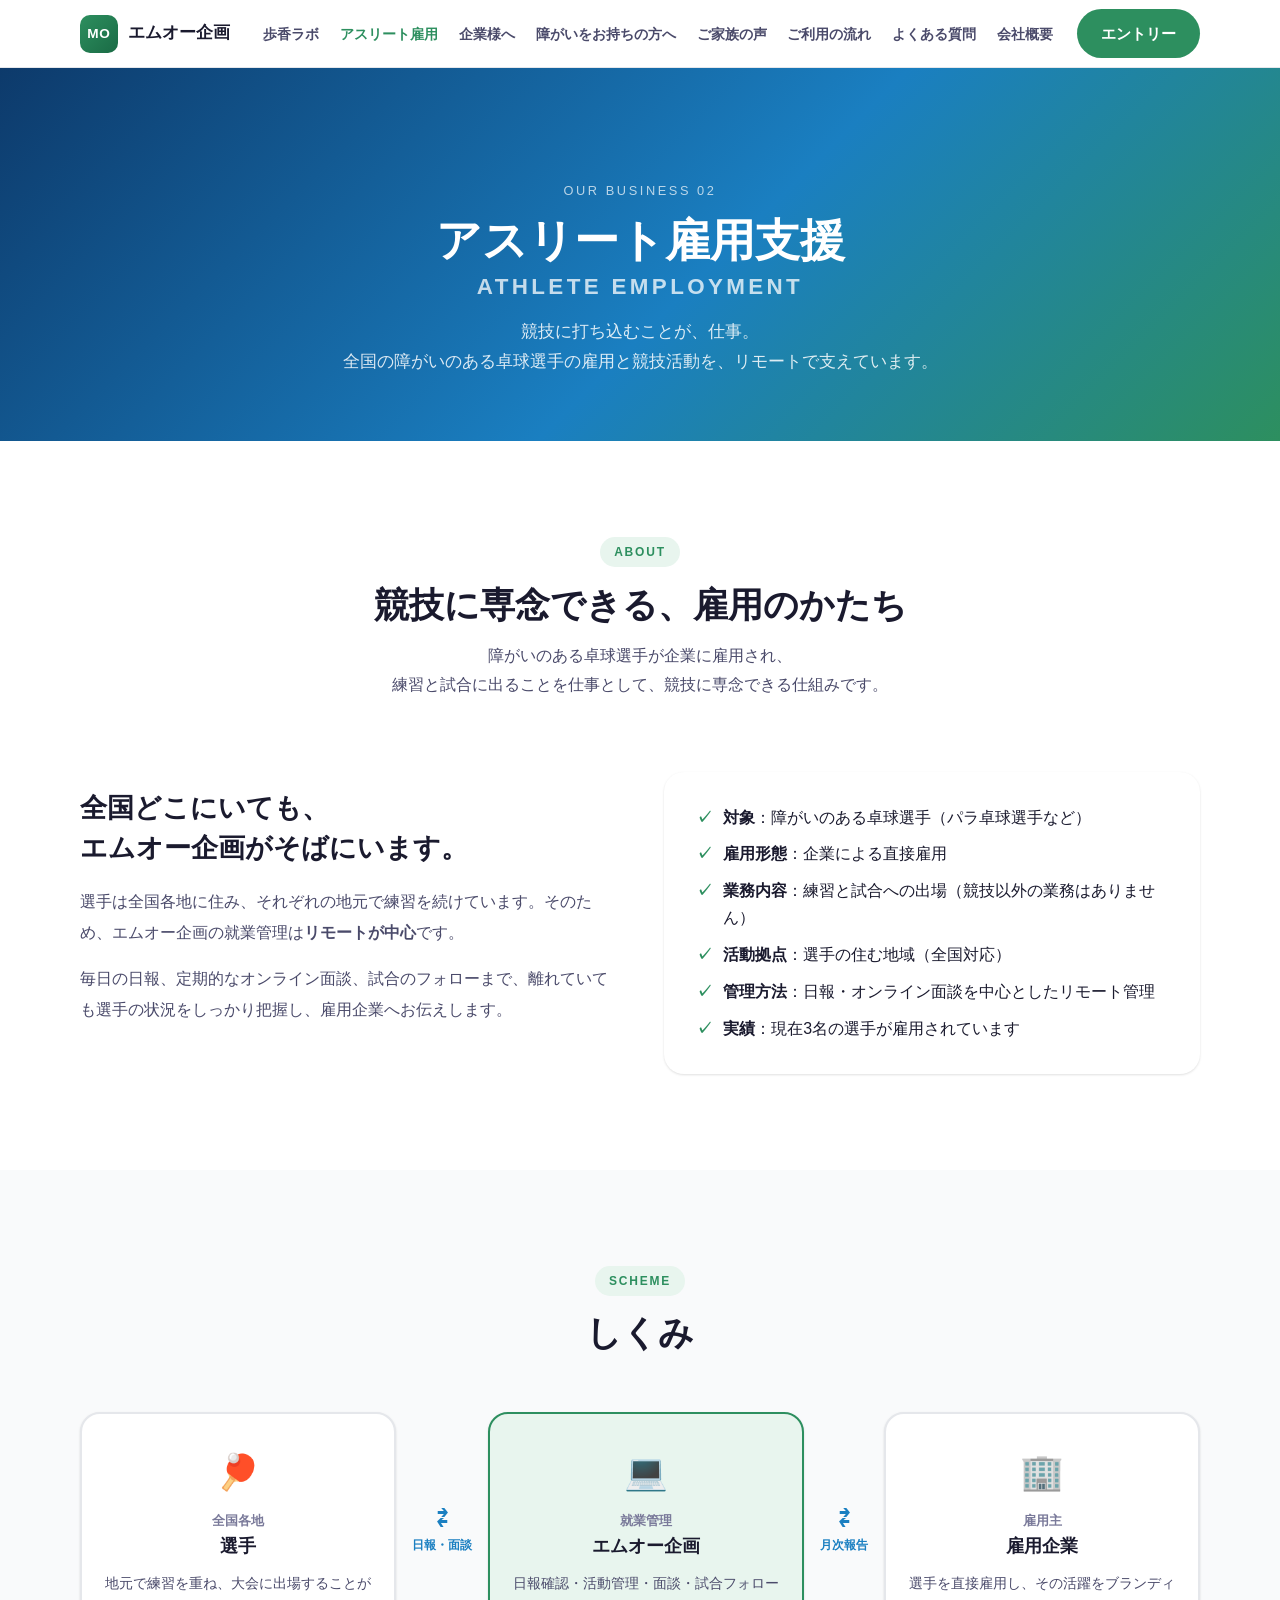
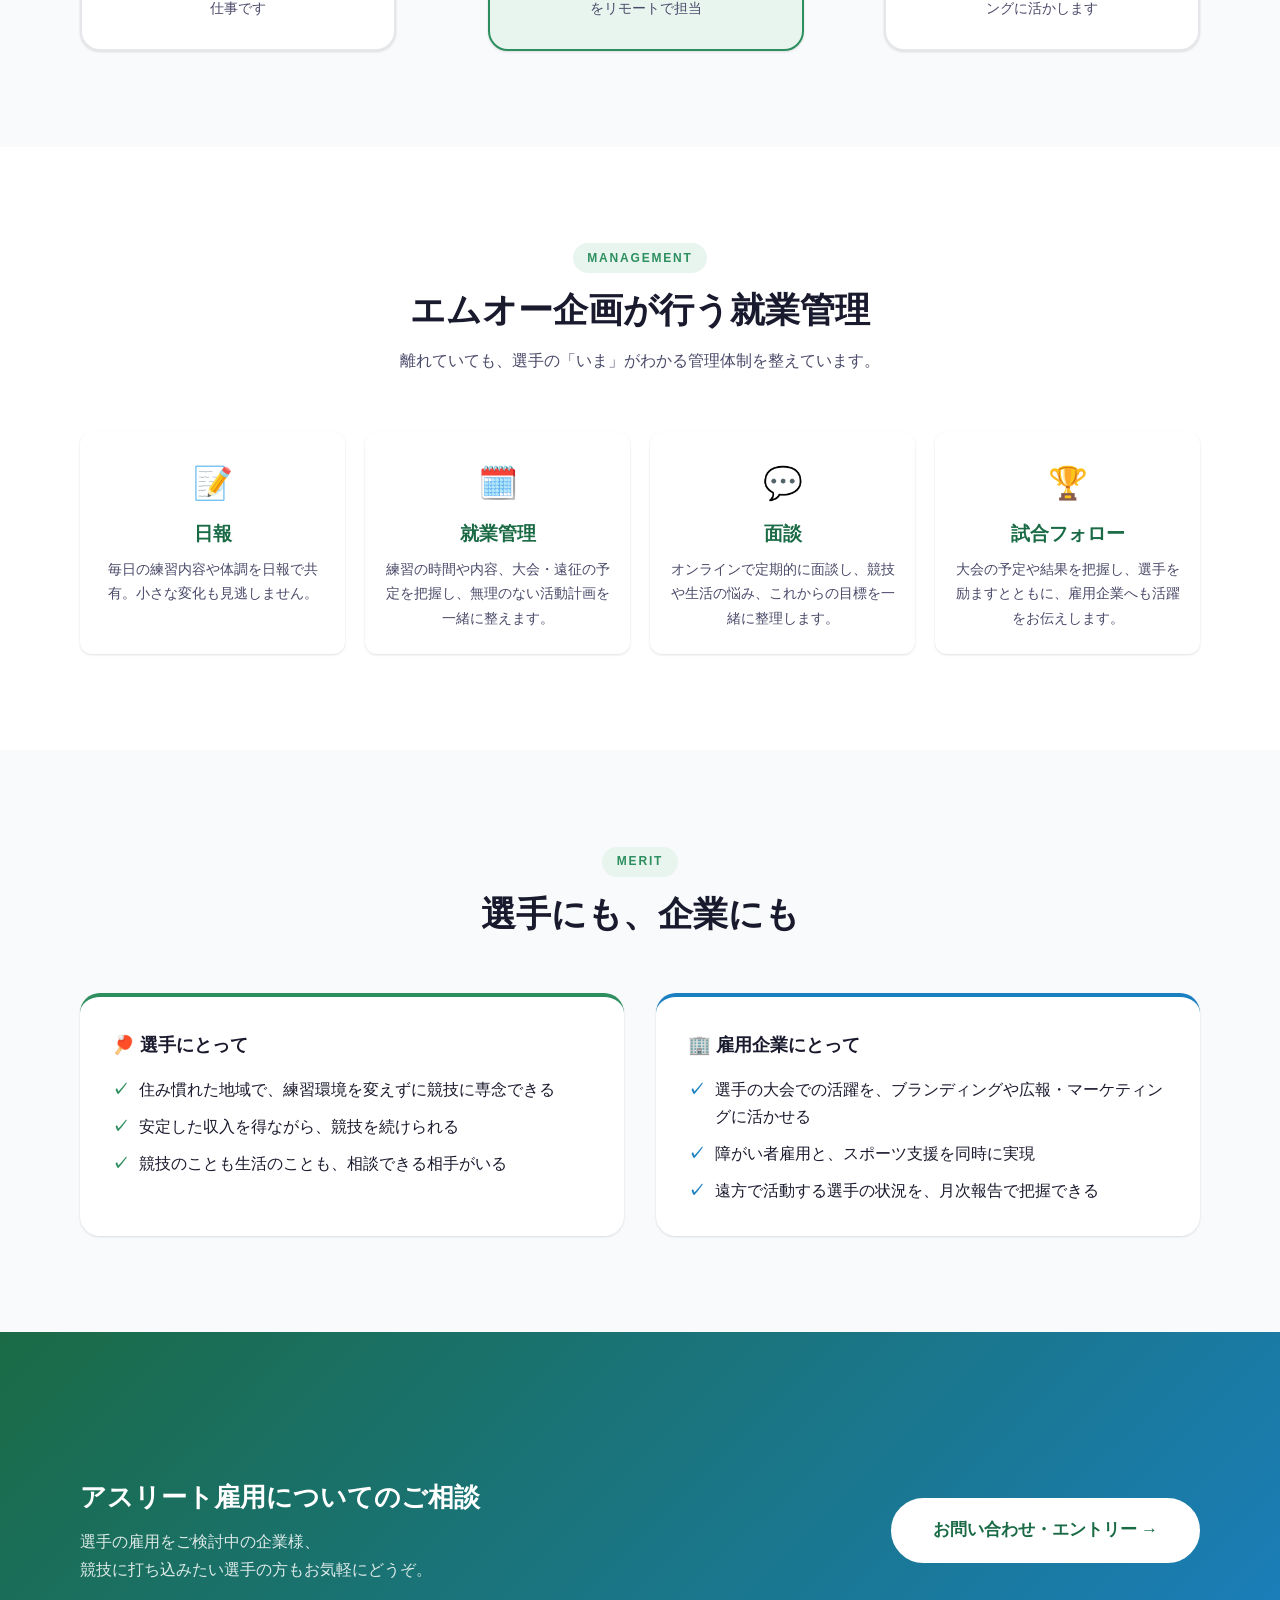
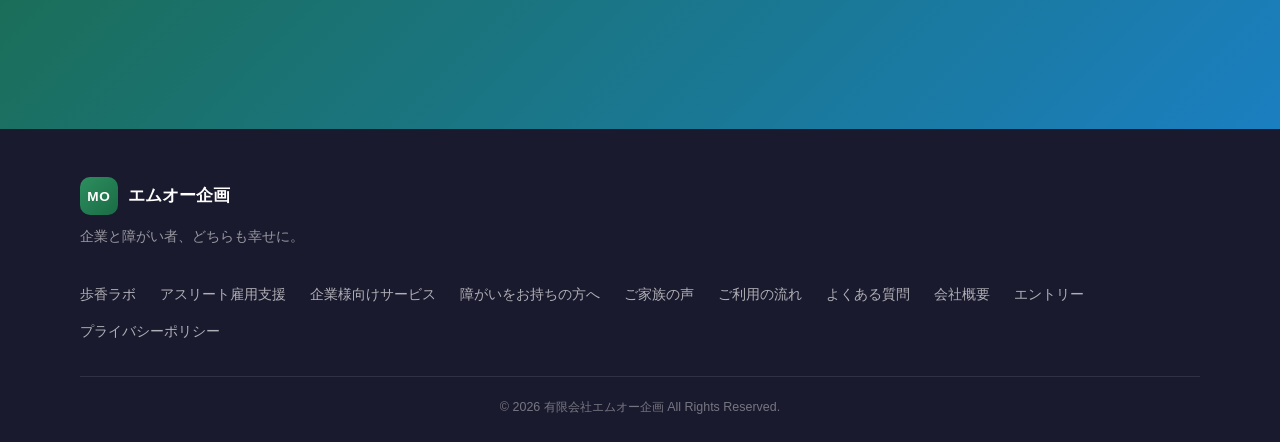
==== commit 3222328c: "Clarify athlete employment: practice and matches are the job - athlete.html: tagline "競技に打ち込むことが、仕事。" ====
--- a/athlete.html
+++ b/athlete.html
@@ -40,7 +40,7 @@
     <div class="page-hero__inner container">
       <p class="page-hero__label">OUR BUSINESS 02</p>
       <h1 class="page-hero__title">アスリート雇用支援<span class="page-hero__sub-en">ATHLETE EMPLOYMENT</span></h1>
-      <p class="page-hero__desc">競技を続けながら、働く。<br>全国の障がいのある卓球選手の就業を、リモートで支えています。</p>
+      <p class="page-hero__desc">競技に打ち込むことが、仕事。<br>全国の障がいのある卓球選手の雇用と競技活動を、リモートで支えています。</p>
     </div>
   </section>
 
@@ -49,8 +49,8 @@
     <div class="container">
       <div class="section-header fade-in">
         <p class="section-label">ABOUT</p>
-        <h2 class="section-title">競技と仕事の、両立を支える</h2>
-        <p class="section-desc">障がいのある卓球選手が企業に雇用され、<br>住み慣れた地域で練習を続けながら働ける仕組みです。</p>
+        <h2 class="section-title">競技に専念できる、雇用のかたち</h2>
+        <p class="section-desc">障がいのある卓球選手が企業に雇用され、<br>練習と試合に出ることを仕事として、競技に専念できる仕組みです。</p>
       </div>
       <div class="split fade-in">
         <div>
@@ -61,9 +61,10 @@
         <ul class="check-list" style="background: var(--white); border-radius: var(--radius-lg); padding: 2rem; box-shadow: var(--shadow-sm);">
           <li><strong>対象</strong>：障がいのある卓球選手（パラ卓球選手など）</li>
           <li><strong>雇用形態</strong>：企業による直接雇用</li>
-          <li><strong>勤務地</strong>：選手の住む地域（全国対応）</li>
+          <li><strong>業務内容</strong>：練習と試合への出場（競技以外の業務はありません）</li>
+          <li><strong>活動拠点</strong>：選手の住む地域（全国対応）</li>
           <li><strong>管理方法</strong>：日報・オンライン面談を中心としたリモート管理</li>
-          <li><strong>実績</strong>：現在3名の選手が就業中</li>
+          <li><strong>実績</strong>：現在3名の選手が雇用されています</li>
         </ul>
       </div>
     </div>
@@ -81,21 +82,21 @@
           <div class="scheme__icon">🏓</div>
           <p class="scheme__role">全国各地</p>
           <p class="scheme__name">選手</p>
-          <p class="scheme__desc">地元で練習を続けながら、日々の業務に取り組みます</p>
+          <p class="scheme__desc">地元で練習を重ね、大会に出場することが仕事です</p>
         </div>
         <div class="scheme__arrow"><span>⇄</span><span>日報・面談</span></div>
         <div class="scheme__box scheme__box--mo">
           <div class="scheme__icon">💻</div>
           <p class="scheme__role">就業管理</p>
           <p class="scheme__name">エムオー企画</p>
-          <p class="scheme__desc">日報確認・勤務管理・面談・試合フォローをリモートで担当</p>
+          <p class="scheme__desc">日報確認・活動管理・面談・試合フォローをリモートで担当</p>
         </div>
         <div class="scheme__arrow"><span>⇄</span><span>月次報告</span></div>
         <div class="scheme__box">
           <div class="scheme__icon">🏢</div>
           <p class="scheme__role">雇用主</p>
           <p class="scheme__name">雇用企業</p>
-          <p class="scheme__desc">選手を直接雇用し、競技活動を応援します</p>
+          <p class="scheme__desc">選手を直接雇用し、その活躍をブランディングに活かします</p>
         </div>
       </div>
     </div>
@@ -113,17 +114,17 @@
         <div class="feature__item">
           <div class="feature__icon">📝</div>
           <h3 class="feature__title">日報</h3>
-          <p class="feature__desc">毎日の業務内容や体調、練習の状況を日報で共有。小さな変化も見逃しません。</p>
+          <p class="feature__desc">毎日の練習内容や体調を日報で共有。小さな変化も見逃しません。</p>
         </div>
         <div class="feature__item">
           <div class="feature__icon">🗓️</div>
           <h3 class="feature__title">就業管理</h3>
-          <p class="feature__desc">勤務時間や業務の進み具合を管理し、練習・遠征の予定と無理なく両立できるよう調整します。</p>
+          <p class="feature__desc">練習の時間や内容、大会・遠征の予定を把握し、無理のない活動計画を一緒に整えます。</p>
         </div>
         <div class="feature__item">
           <div class="feature__icon">💬</div>
           <h3 class="feature__title">面談</h3>
-          <p class="feature__desc">オンラインで定期的に面談し、仕事・競技・生活の悩みや目標を一緒に整理します。</p>
+          <p class="feature__desc">オンラインで定期的に面談し、競技や生活の悩み、これからの目標を一緒に整理します。</p>
         </div>
         <div class="feature__item">
           <div class="feature__icon">🏆</div>
@@ -145,17 +146,17 @@
         <div class="benefit__col">
           <h3 class="benefit__title">🏓 選手にとって</h3>
           <ul class="check-list">
-            <li>住み慣れた地域で、練習環境を変えずに働ける</li>
+            <li>住み慣れた地域で、練習環境を変えずに競技に専念できる</li>
             <li>安定した収入を得ながら、競技を続けられる</li>
-            <li>仕事のことも競技のことも、相談できる相手がいる</li>
+            <li>競技のことも生活のことも、相談できる相手がいる</li>
           </ul>
         </div>
         <div class="benefit__col benefit__col--company">
           <h3 class="benefit__title">🏢 雇用企業にとって</h3>
           <ul class="check-list">
+            <li>選手の大会での活躍を、ブランディングや広報・マーケティングに活かせる</li>
             <li>障がい者雇用と、スポーツ支援を同時に実現</li>
-            <li>遠方で働く選手の状況を、月次報告で把握できる</li>
-            <li>選手の活躍が、企業イメージの向上にもつながる</li>
+            <li>遠方で活動する選手の状況を、月次報告で把握できる</li>
           </ul>
         </div>
       </div>
@@ -168,7 +169,7 @@
       <div class="cta-banner__inner fade-in">
         <div class="cta-banner__text">
           <h2 class="cta-banner__title">アスリート雇用についてのご相談</h2>
-          <p class="cta-banner__desc">選手の雇用をご検討中の企業様、<br>競技を続けながら働きたい選手の方もお気軽にどうぞ。</p>
+          <p class="cta-banner__desc">選手の雇用をご検討中の企業様、<br>競技に打ち込みたい選手の方もお気軽にどうぞ。</p>
         </div>
         <div class="cta-banner__btns">
           <a href="entry.html" class="btn btn--white btn--lg">お問い合わせ・エントリー →</a>
--- a/css/style.css
+++ b/css/style.css
@@ -1434,6 +1434,47 @@
 }
 .entry__intro-title { font-size: 1.2rem; font-weight: 700; margin-bottom: .5rem; }
 .entry__intro-desc { color: var(--text-mid); font-size: .95rem; }
+.promise {
+  background: #fffaf0;
+  border: 2px solid #f0c36d;
+  border-radius: var(--radius);
+  padding: 1.75rem 2rem;
+  margin-bottom: 1.5rem;
+}
+.promise__title { font-size: 1.15rem; font-weight: 800; color: #8a5a00; margin-bottom: .25rem; }
+.promise__lead { font-size: .9rem; color: var(--text-mid); margin-bottom: 1rem; }
+.promise__list { padding-left: 1.5rem; display: grid; gap: .55rem; }
+.promise__list li { line-height: 1.75; color: var(--text); font-weight: 600; }
+.promise__list li::marker { color: #c98a00; font-weight: 800; }
+.flow__register {
+  max-width: 760px;
+  margin: 2.5rem auto 0;
+  background: var(--warm-green);
+  border: 2px dashed var(--primary-light);
+  border-radius: var(--radius);
+  padding: 1.75rem 2rem;
+}
+.flow__register-title { font-size: 1.1rem; font-weight: 800; color: var(--primary-dark); margin-bottom: .5rem; }
+.flow__register p { color: var(--text-mid); line-height: 1.85; font-size: .95rem; }
+.flow__register-steps { display: flex; flex-wrap: wrap; align-items: center; gap: .5rem; margin: .9rem 0; font-weight: 700; font-size: .92rem; }
+.flow__register-steps span { background: var(--white); border-radius: 50px; padding: .35rem .9rem; box-shadow: var(--shadow-sm); }
+.flow__register-steps i { font-style: normal; color: var(--primary); }
+@media (max-width: 700px) {
+  .flow__register { padding: 1.5rem 1.25rem; }
+}
+.policy__box {
+  max-width: 760px;
+  margin: 3rem auto 0;
+  background: var(--bg);
+  border-radius: var(--radius);
+  padding: 2rem;
+}
+.policy__title { font-size: 1.15rem; font-weight: 800; margin-bottom: .75rem; }
+.policy__box p { color: var(--text-mid); line-height: 1.85; font-size: .95rem; }
+.policy__list { list-style: disc; padding-left: 1.5rem; margin: .75rem 0; color: var(--text-mid); display: grid; gap: .35rem; font-size: .95rem; }
+@media (max-width: 700px) {
+  .promise, .policy__box { padding: 1.5rem 1.25rem; }
+}
 .entry__contact {
   text-align: center;
   margin-top: 3rem;
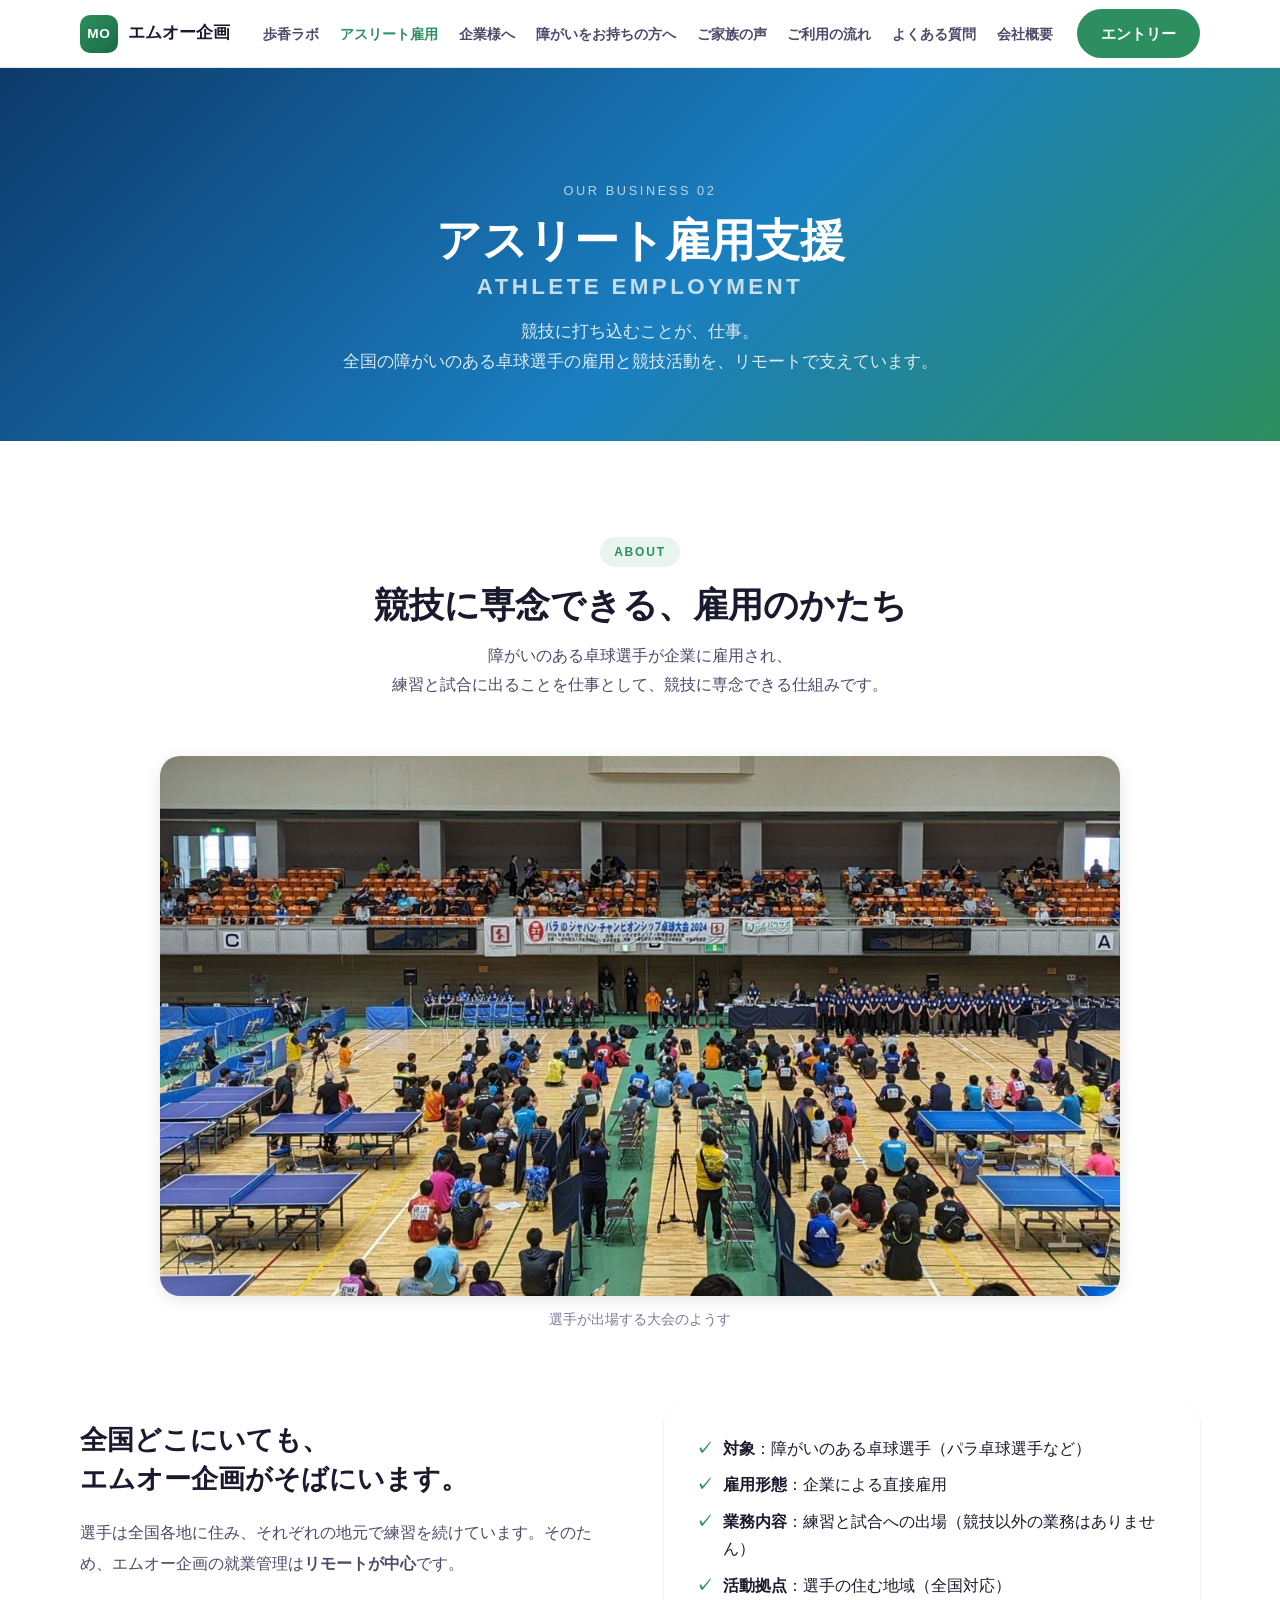
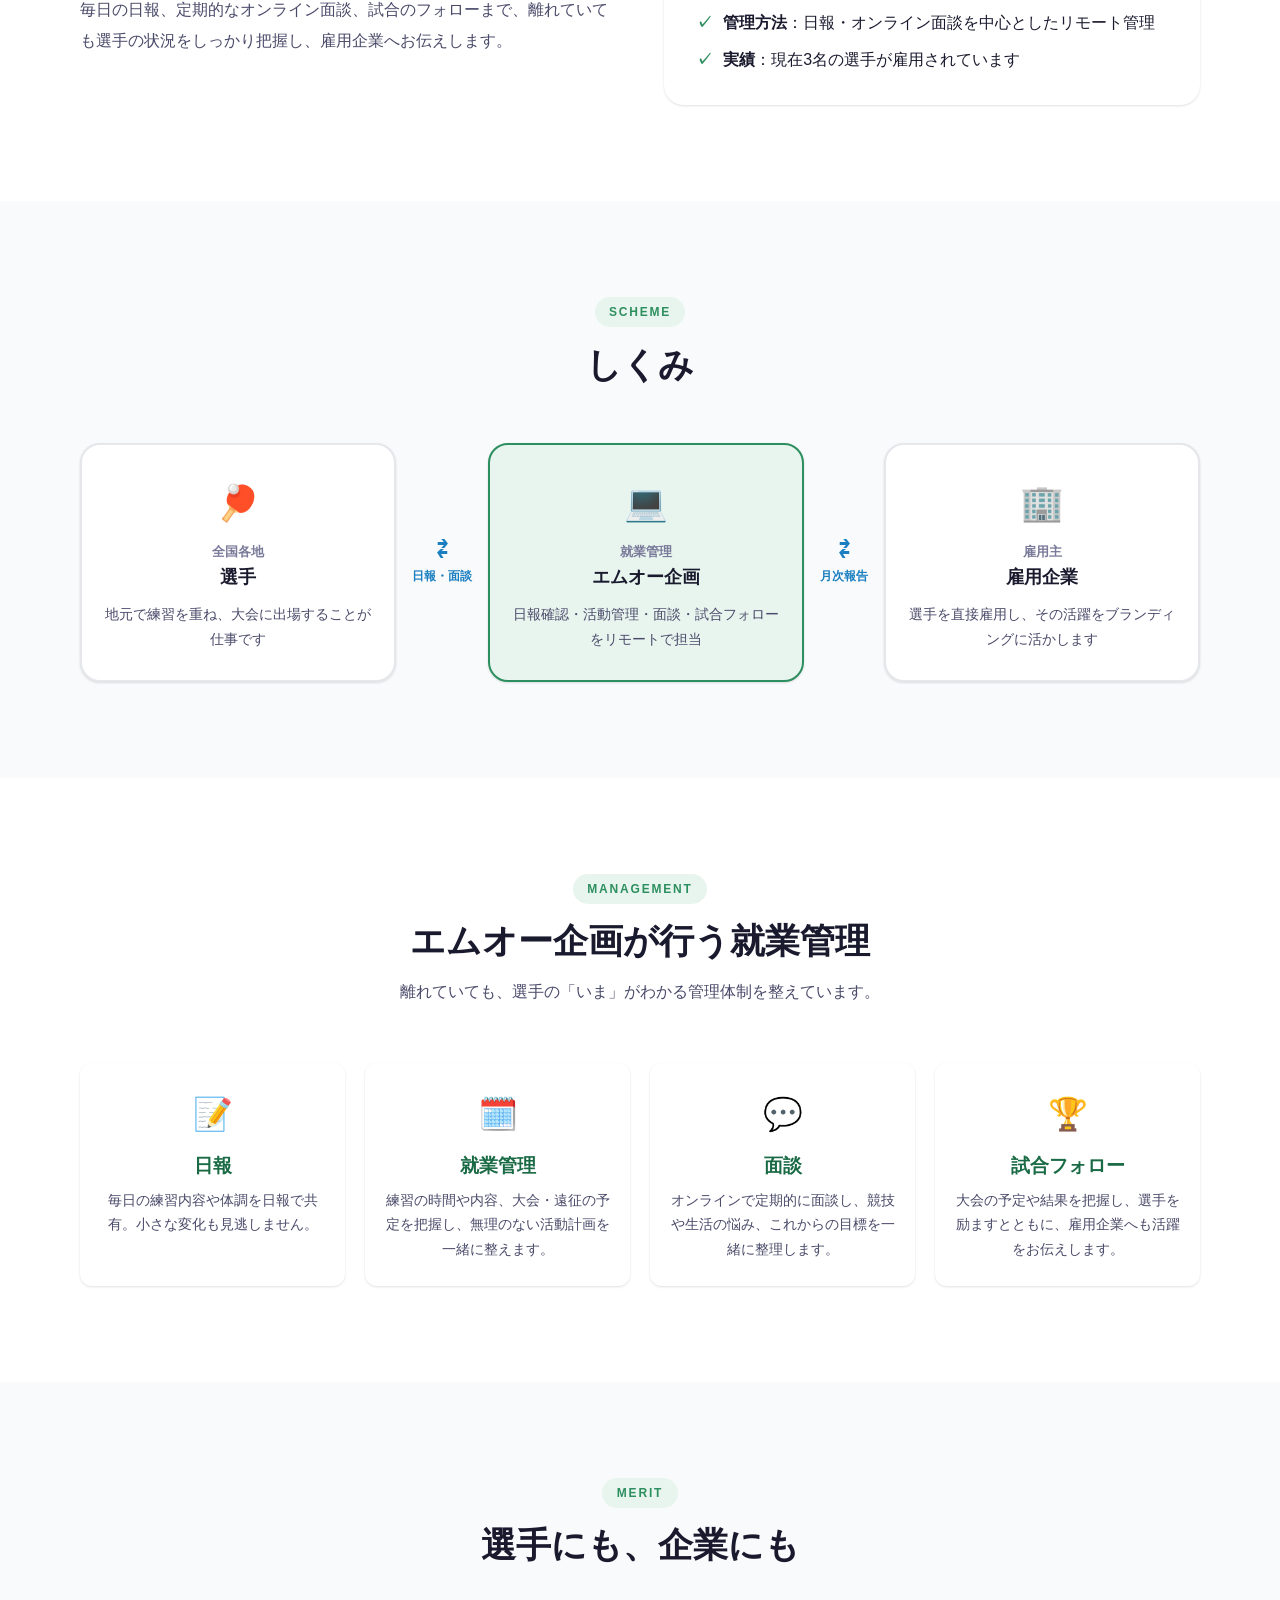
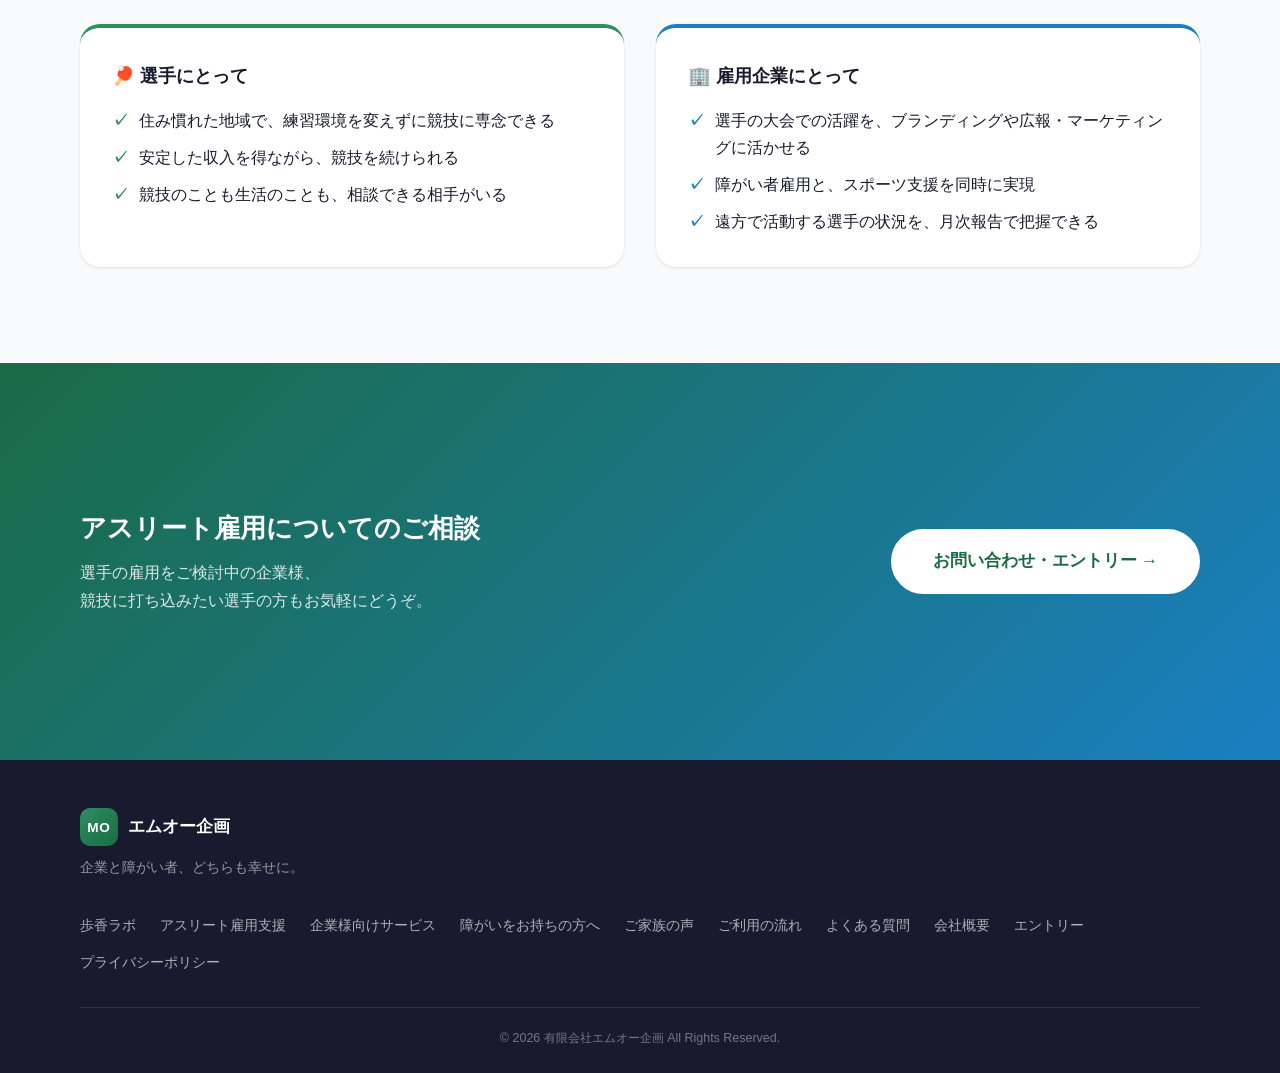
==== commit 5fdb4363: "Use tournament photo for athlete employment - Add images/athlete-tournament.jpg (4:3, 1200x900) - Re" ====
--- a/athlete.html
+++ b/athlete.html
@@ -52,6 +52,10 @@
         <h2 class="section-title">競技に専念できる、雇用のかたち</h2>
         <p class="section-desc">障がいのある卓球選手が企業に雇用され、<br>練習と試合に出ることを仕事として、競技に専念できる仕組みです。</p>
       </div>
+      <figure class="photo-wide fade-in">
+        <img src="images/athlete-tournament.jpg" alt="障がい者卓球大会の会場のようす" width="1200" height="900" loading="lazy">
+        <figcaption>選手が出場する大会のようす</figcaption>
+      </figure>
       <div class="split fade-in">
         <div>
           <h3 class="split__title">全国どこにいても、<br>エムオー企画がそばにいます。</h3>
--- a/css/style.css
+++ b/css/style.css
@@ -1827,6 +1827,10 @@
 .day__title { font-weight: 700; }
 .day__desc { font-size: .9rem; color: var(--text-mid); }
 .day__note { text-align: center; margin-top: 1.5rem; color: var(--text-light); font-size: .9rem; }
+
+.photo-wide { max-width: 960px; margin: 0 auto 3.5rem; }
+.photo-wide img { width: 100%; aspect-ratio: 16/9; object-fit: cover; object-position: center 70%; border-radius: var(--radius-lg); box-shadow: var(--shadow-md); }
+.photo-wide figcaption { text-align: center; font-size: .85rem; color: var(--text-light); margin-top: .75rem; }
 
 /* Scheme diagram (athlete) */
 .scheme {
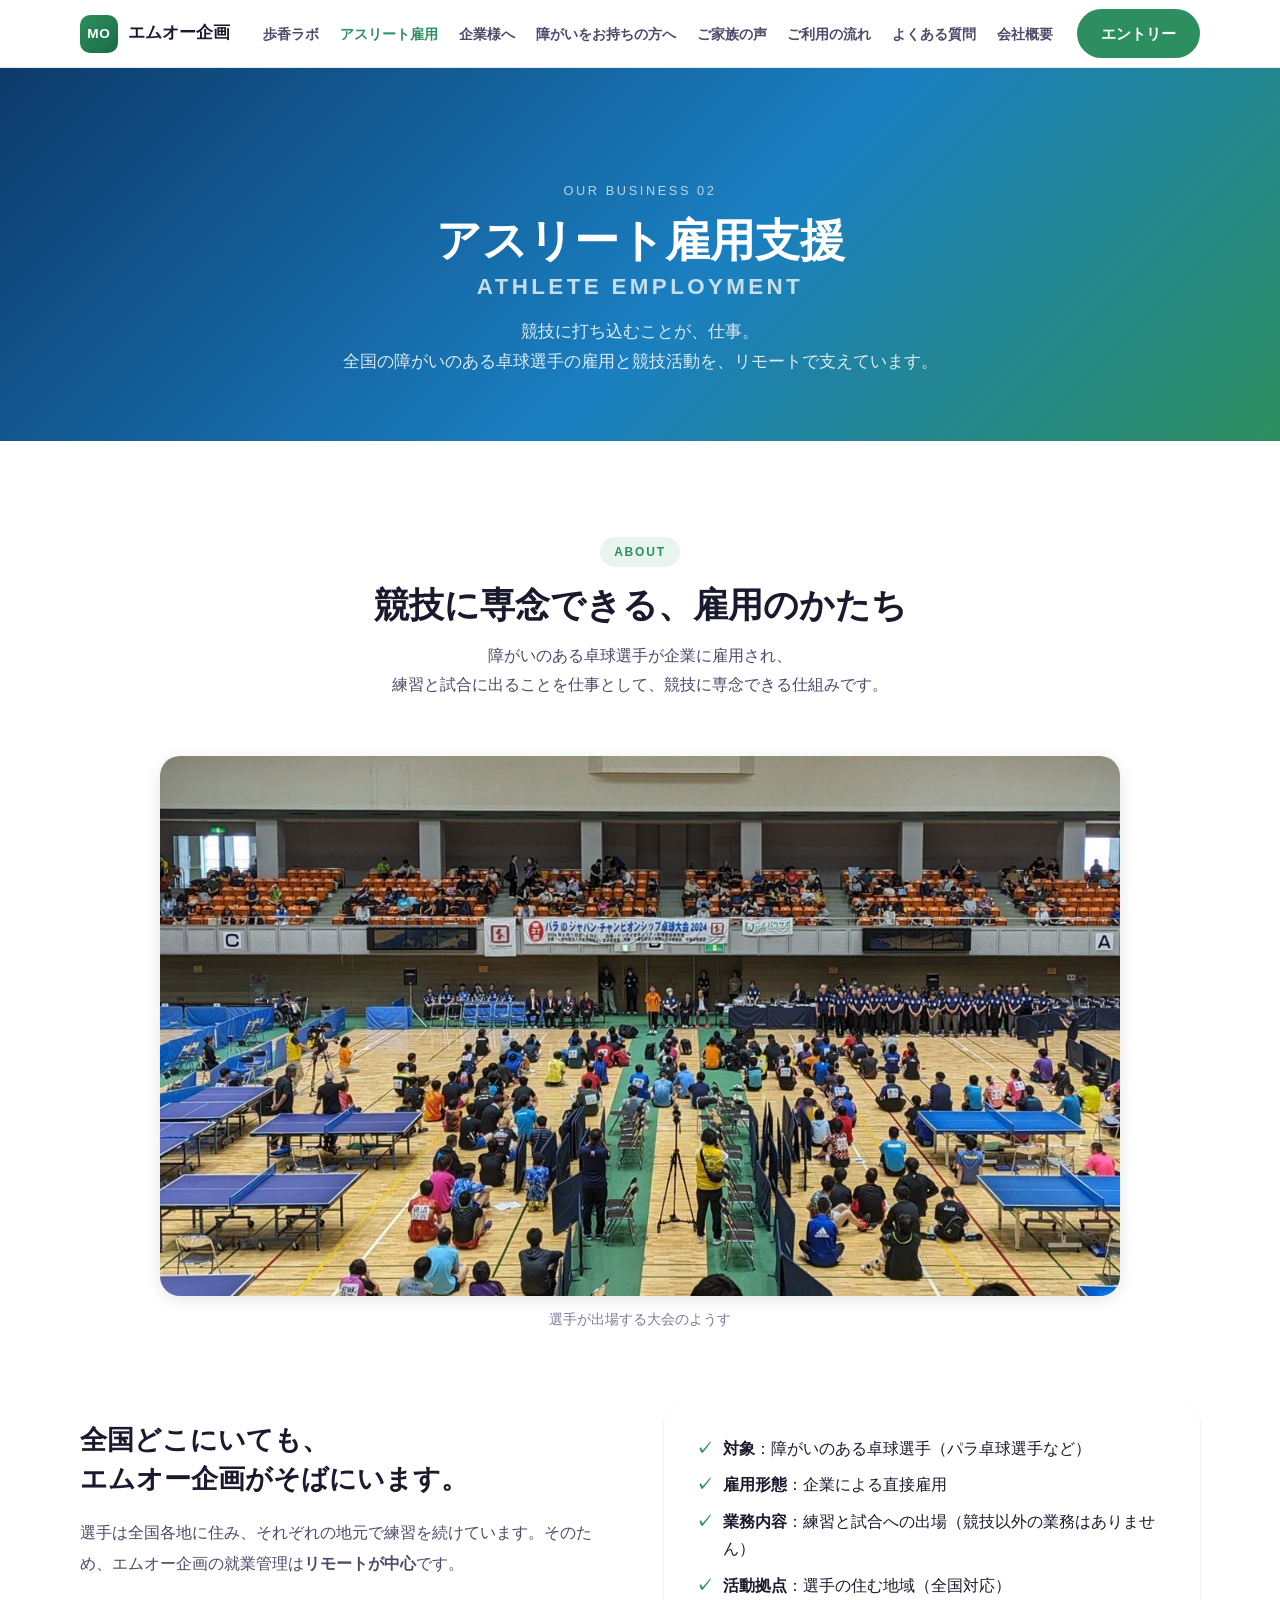
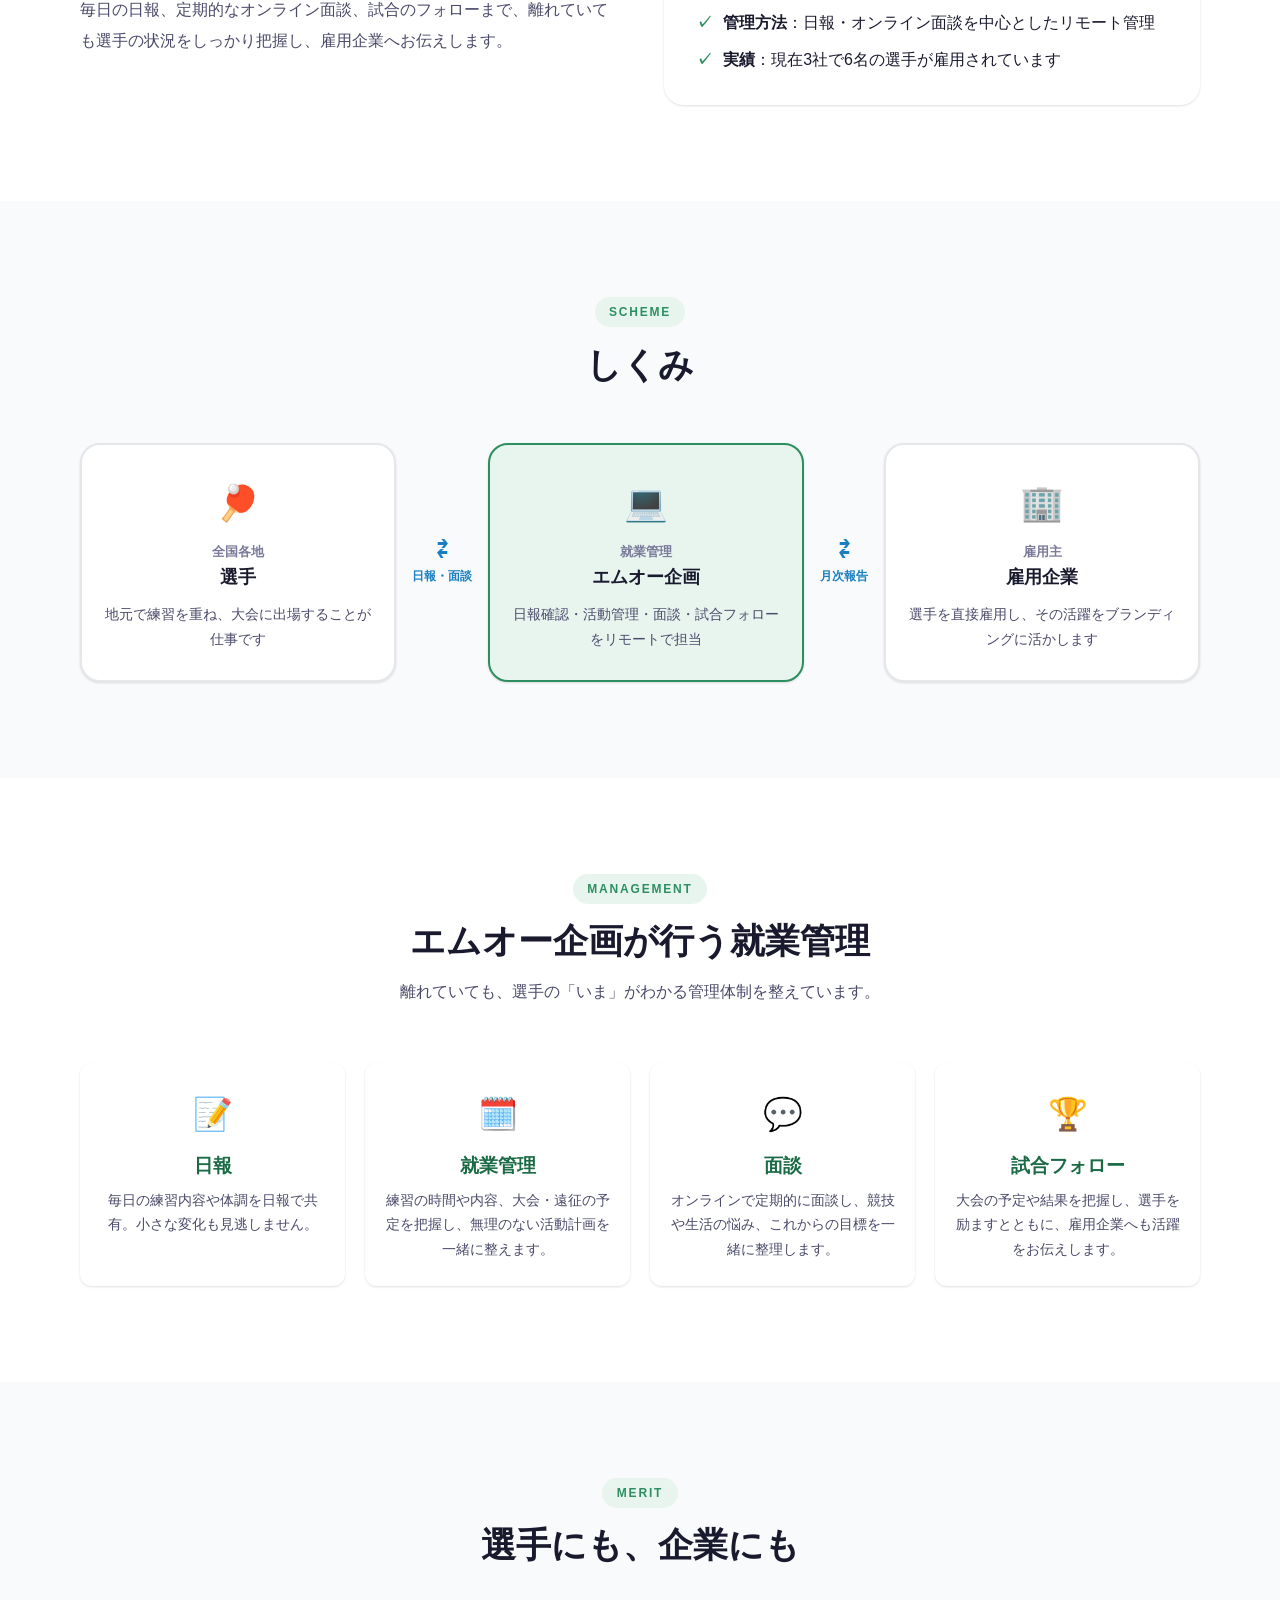
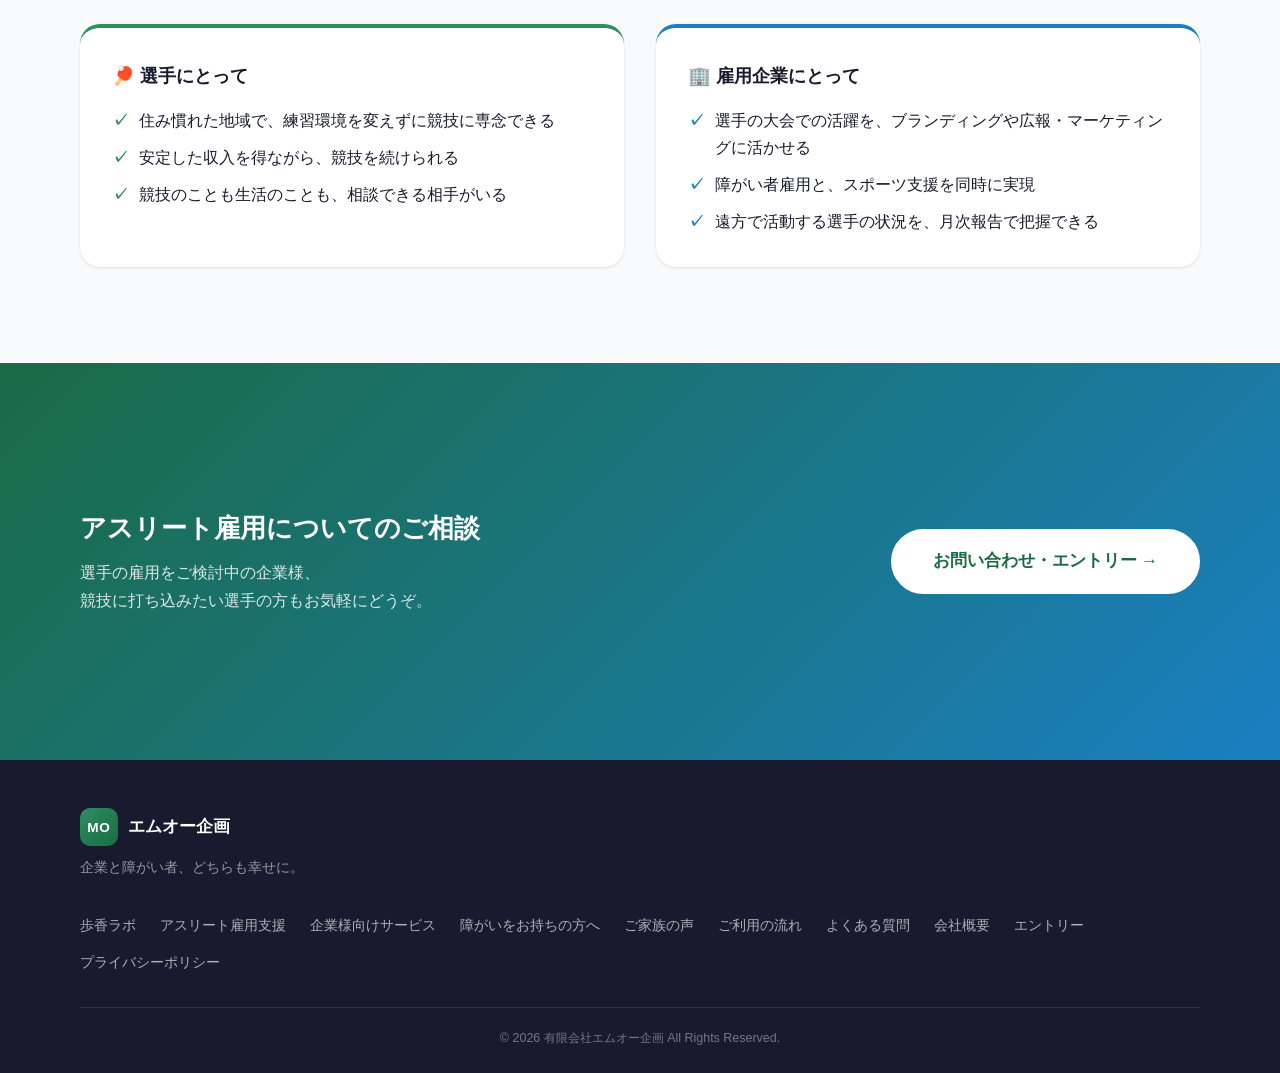
==== commit ce020c7d: "Apply corrections from MO Kikaku and add QR code - company.html: founding date 1993年（平成5年）6月15日 - In" ====
--- a/athlete.html
+++ b/athlete.html
@@ -5,6 +5,9 @@
   <meta name="viewport" content="width=device-width, initial-scale=1.0">
   <meta name="description" content="有限会社エムオー企画のアスリート雇用支援。全国各地で練習を続ける障がいのある卓球選手の就業を、日報・面談・試合フォローなどのリモート管理で支えています。">
   <title>アスリート雇用支援（卓球） | 有限会社エムオー企画</title>
+  <link rel="icon" href="favicon.ico" sizes="any">
+  <link rel="icon" href="favicon.svg" type="image/svg+xml">
+  <link rel="apple-touch-icon" href="apple-touch-icon.png">
   <link rel="stylesheet" href="css/style.css">
 </head>
 <body>
@@ -68,7 +71,7 @@
           <li><strong>業務内容</strong>：練習と試合への出場（競技以外の業務はありません）</li>
           <li><strong>活動拠点</strong>：選手の住む地域（全国対応）</li>
           <li><strong>管理方法</strong>：日報・オンライン面談を中心としたリモート管理</li>
-          <li><strong>実績</strong>：現在3名の選手が雇用されています</li>
+          <li><strong>実績</strong>：現在3社で6名の選手が雇用されています</li>
         </ul>
       </div>
     </div>
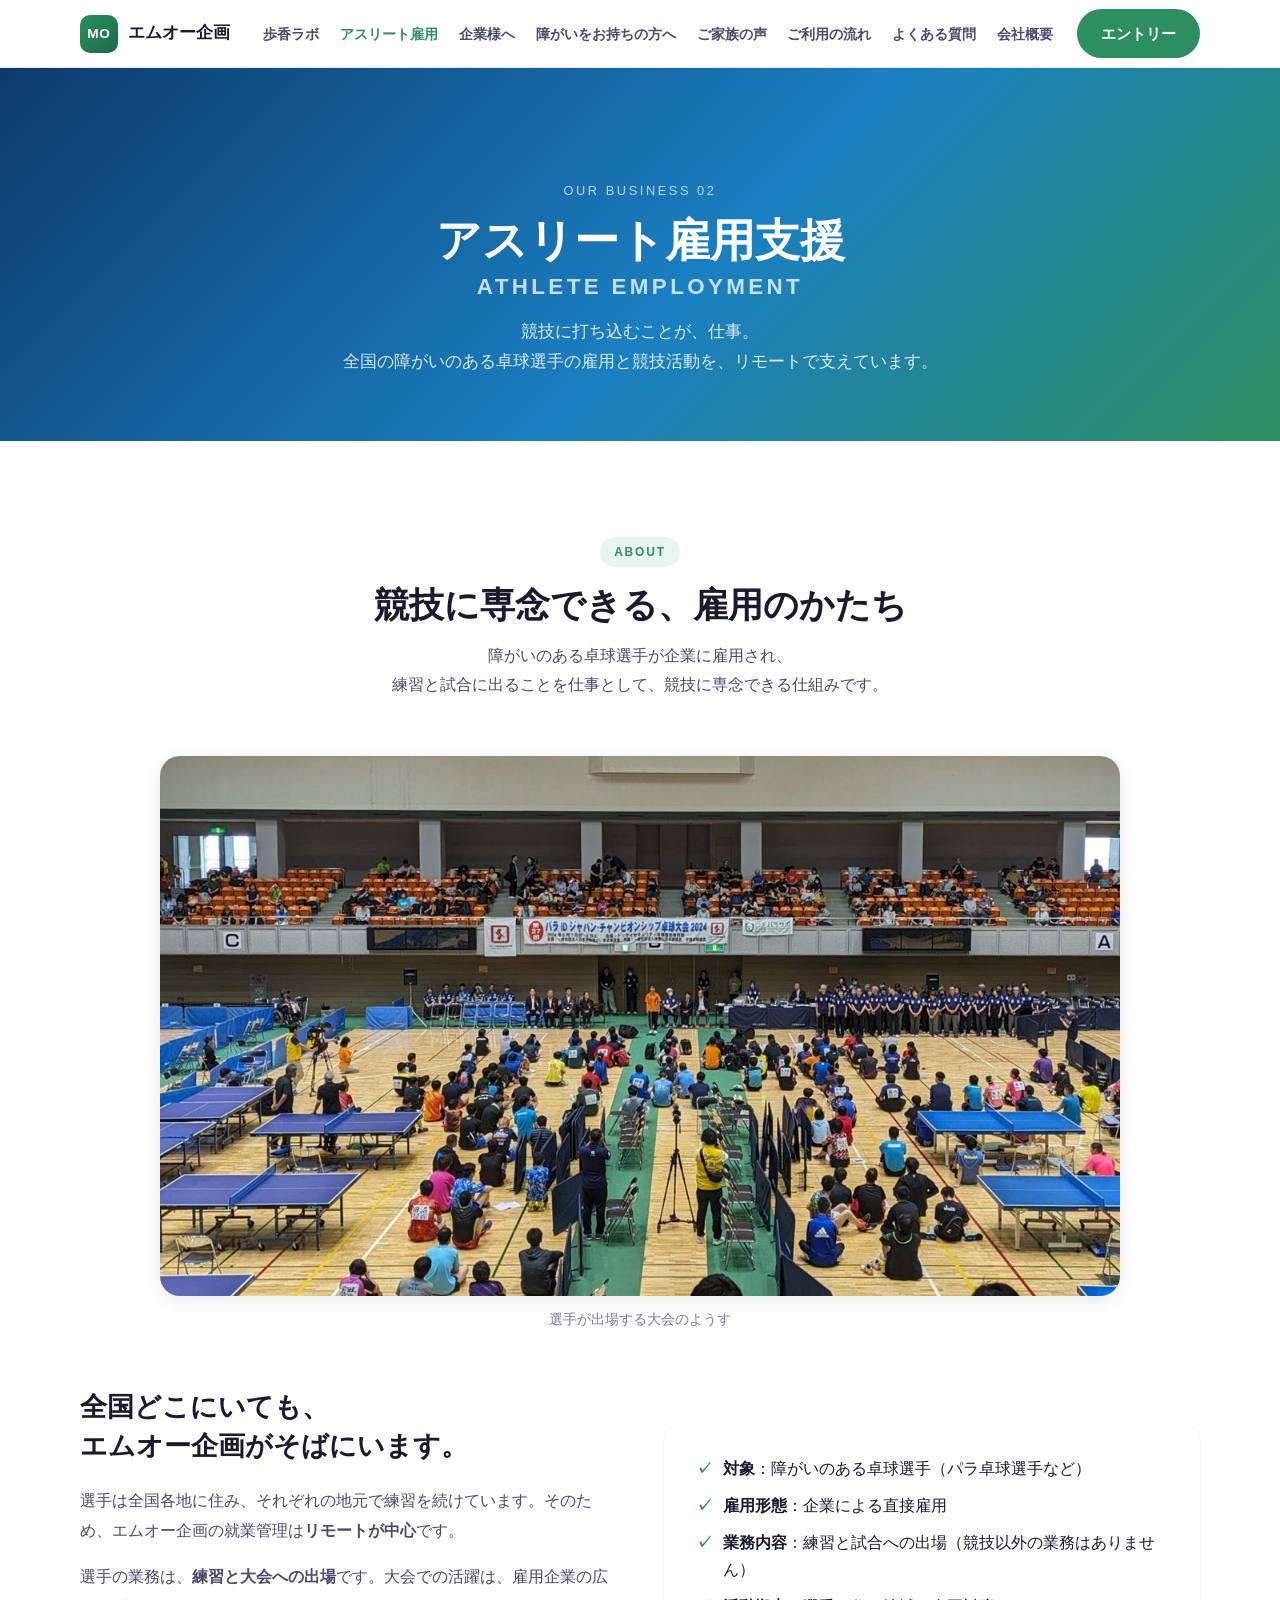
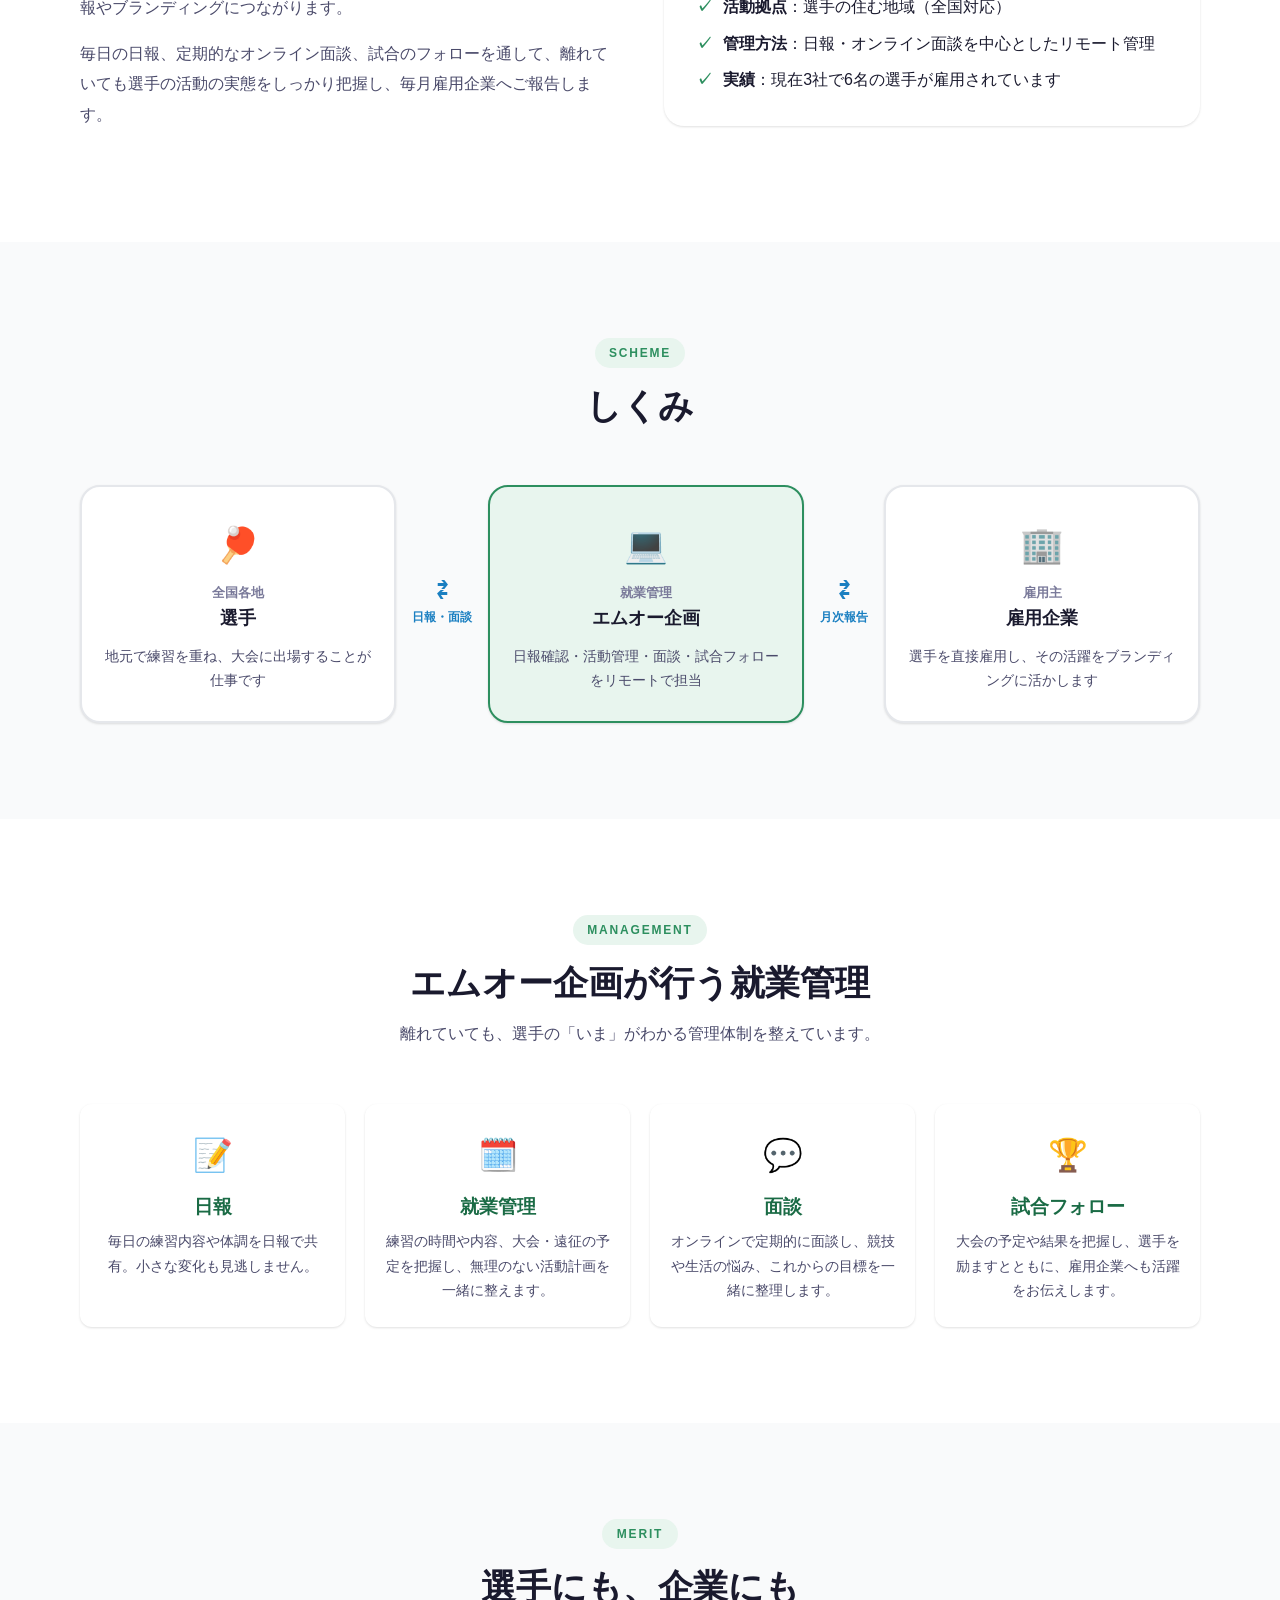
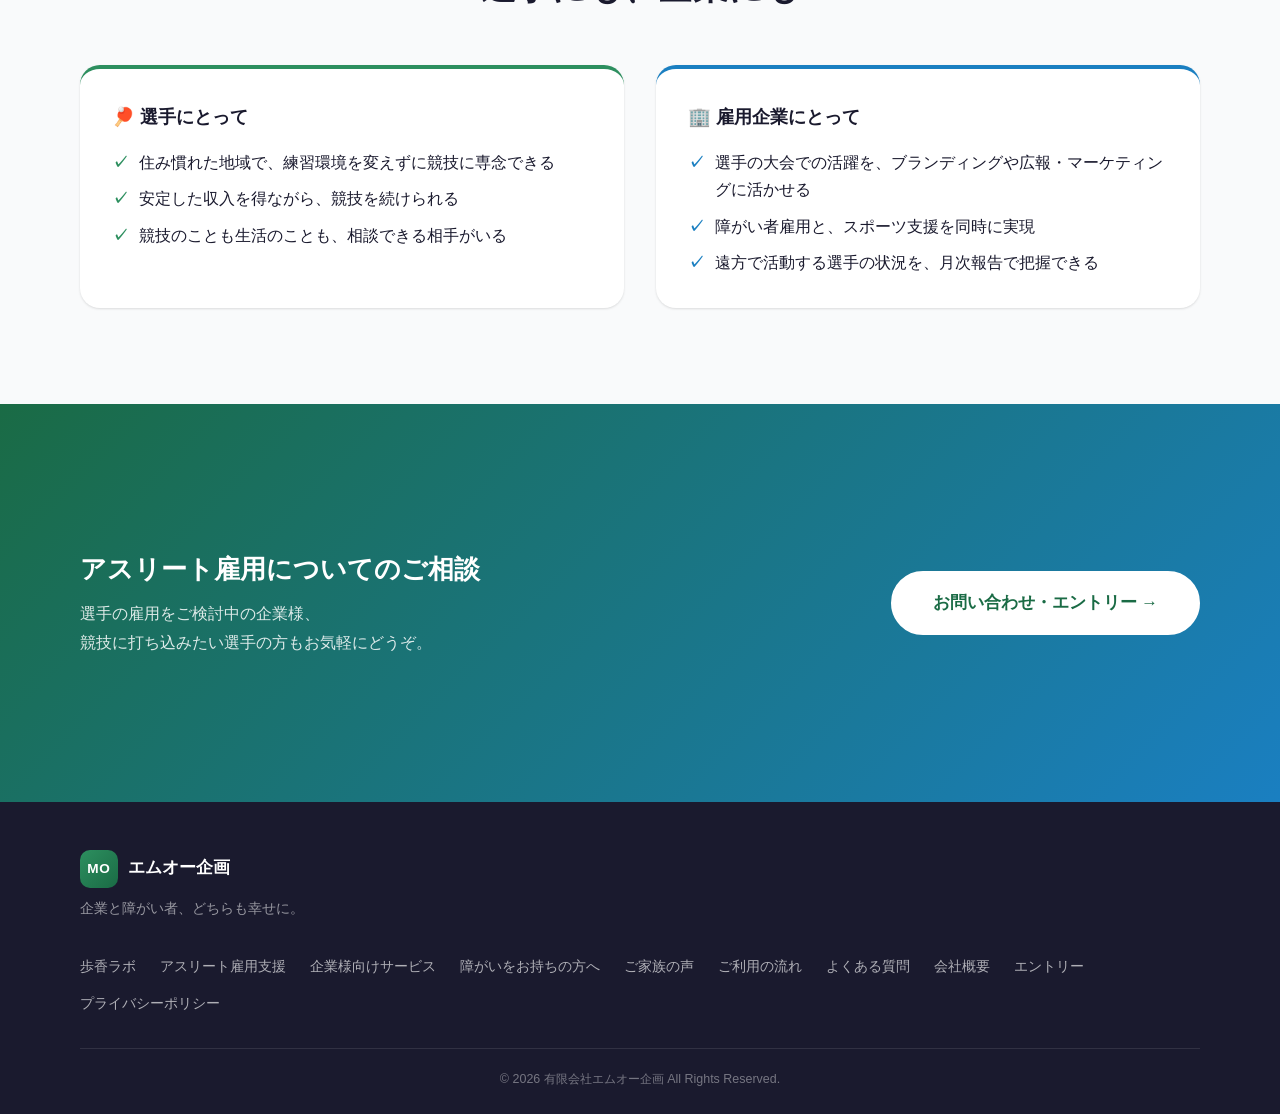
==== commit 00721d61: "Address employment-business regulation trend on company-facing pages - service-company.html: add "適正" ====
--- a/athlete.html
+++ b/athlete.html
@@ -63,7 +63,8 @@
         <div>
           <h3 class="split__title">全国どこにいても、<br>エムオー企画がそばにいます。</h3>
           <p class="split__desc">選手は全国各地に住み、それぞれの地元で練習を続けています。そのため、エムオー企画の就業管理は<strong>リモートが中心</strong>です。</p>
-          <p class="split__desc">毎日の日報、定期的なオンライン面談、試合のフォローまで、離れていても選手の状況をしっかり把握し、雇用企業へお伝えします。</p>
+          <p class="split__desc">選手の業務は、<strong>練習と大会への出場</strong>です。大会での活躍は、雇用企業の広報やブランディングにつながります。</p>
+          <p class="split__desc">毎日の日報、定期的なオンライン面談、試合のフォローを通して、離れていても選手の活動の実態をしっかり把握し、毎月雇用企業へご報告します。</p>
         </div>
         <ul class="check-list" style="background: var(--white); border-radius: var(--radius-lg); padding: 2rem; box-shadow: var(--shadow-sm);">
           <li><strong>対象</strong>：障がいのある卓球選手（パラ卓球選手など）</li>
